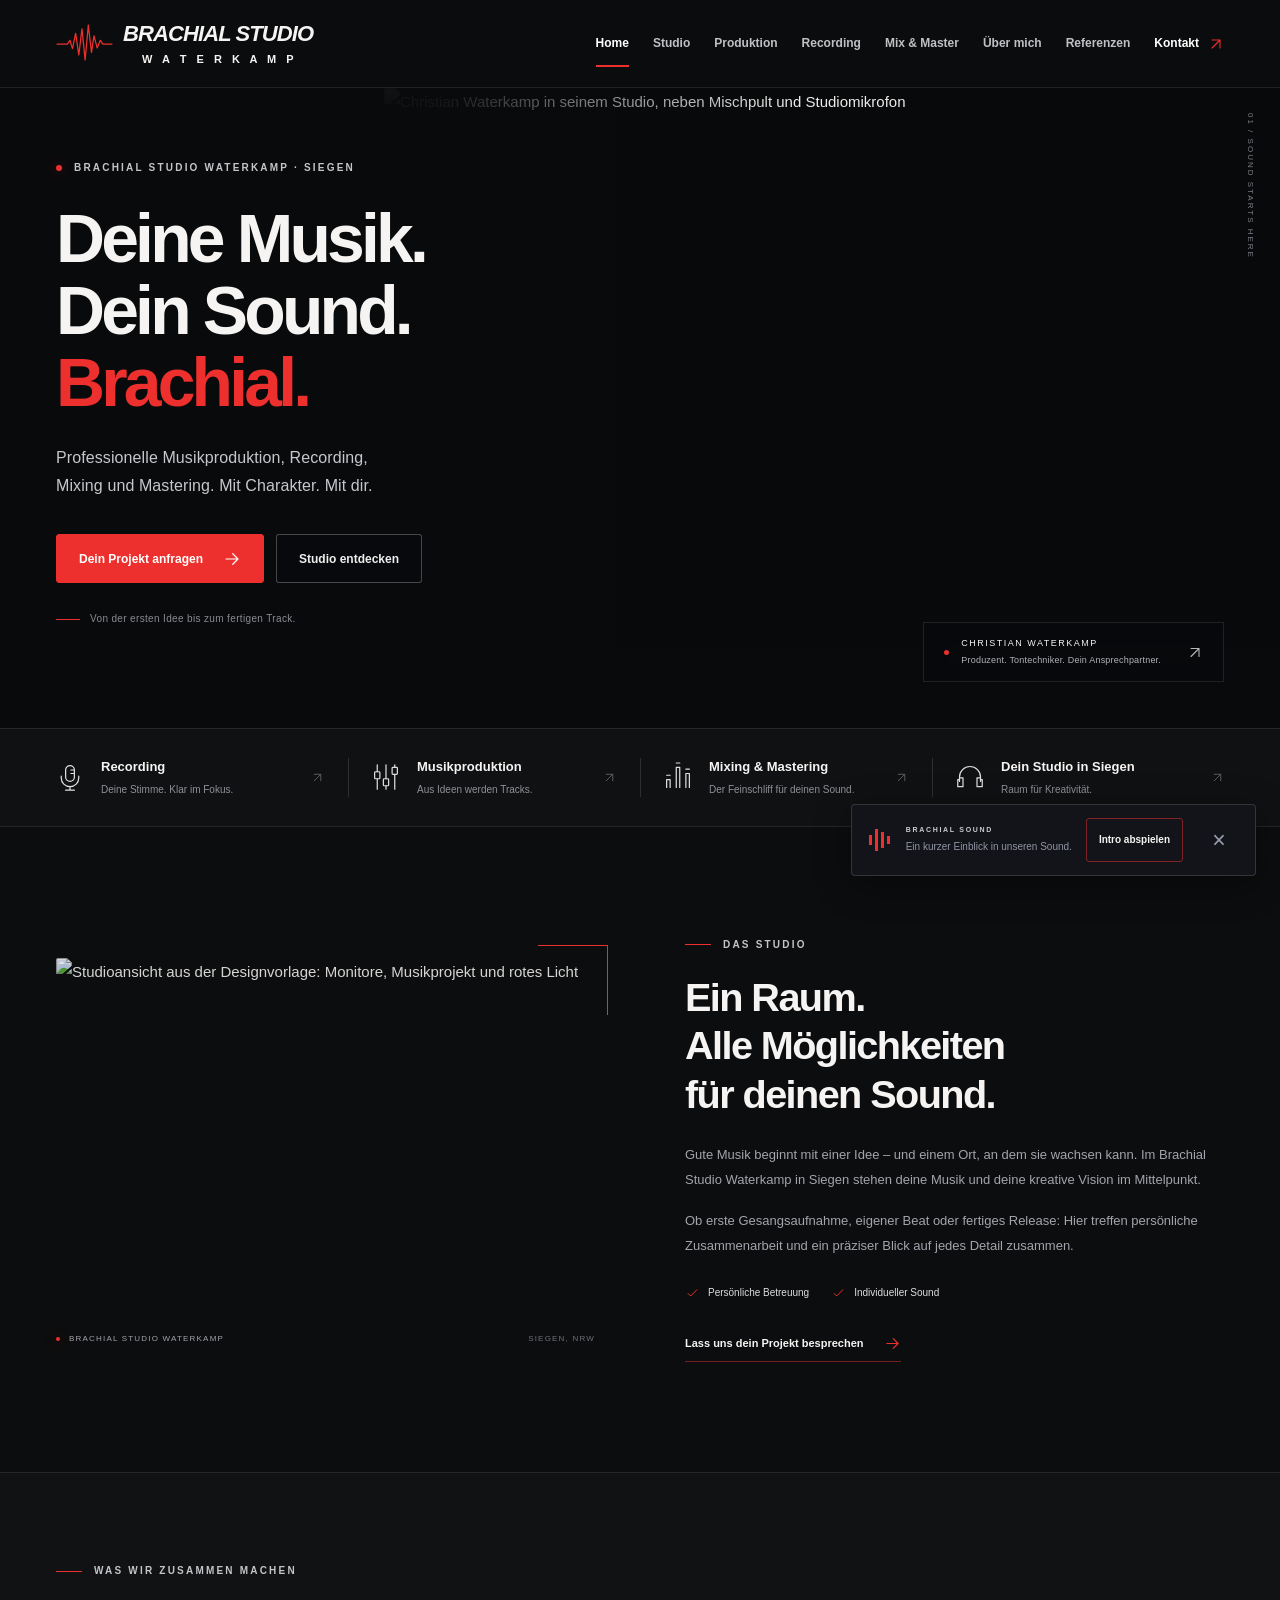
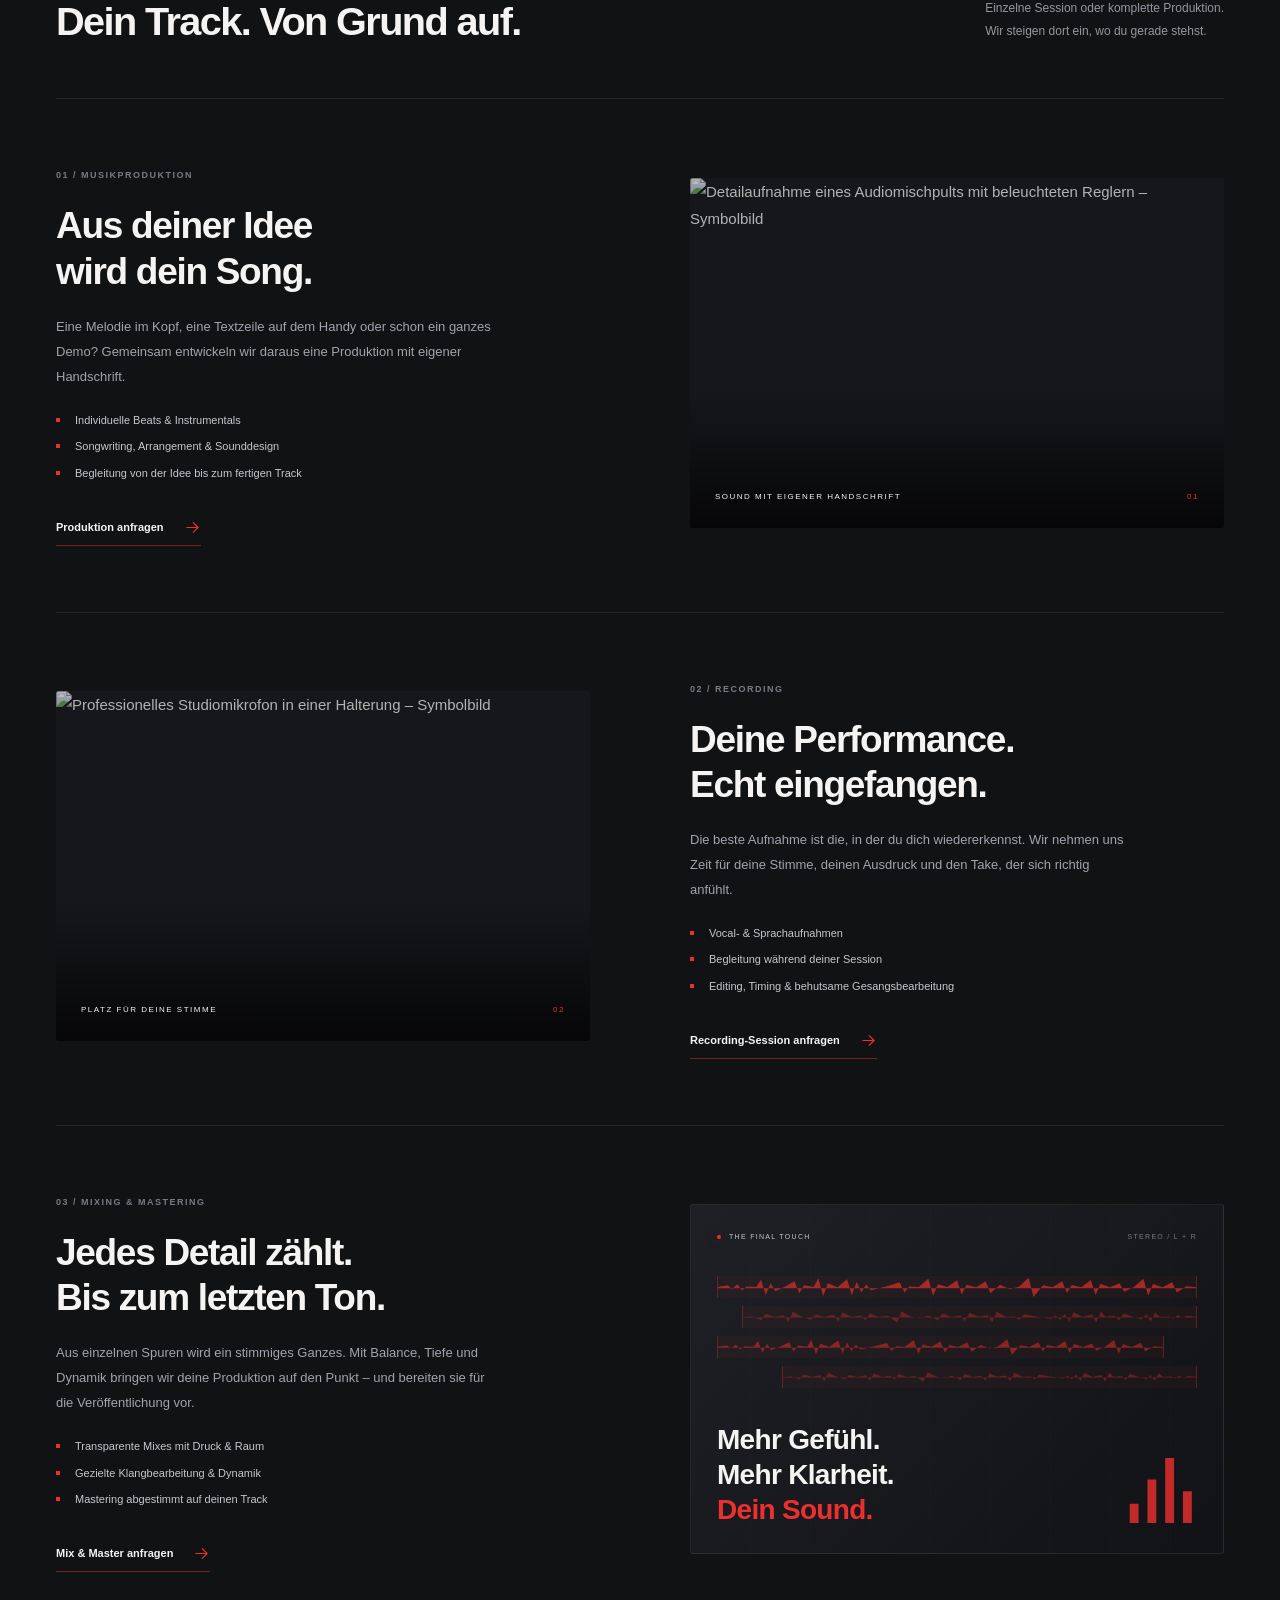
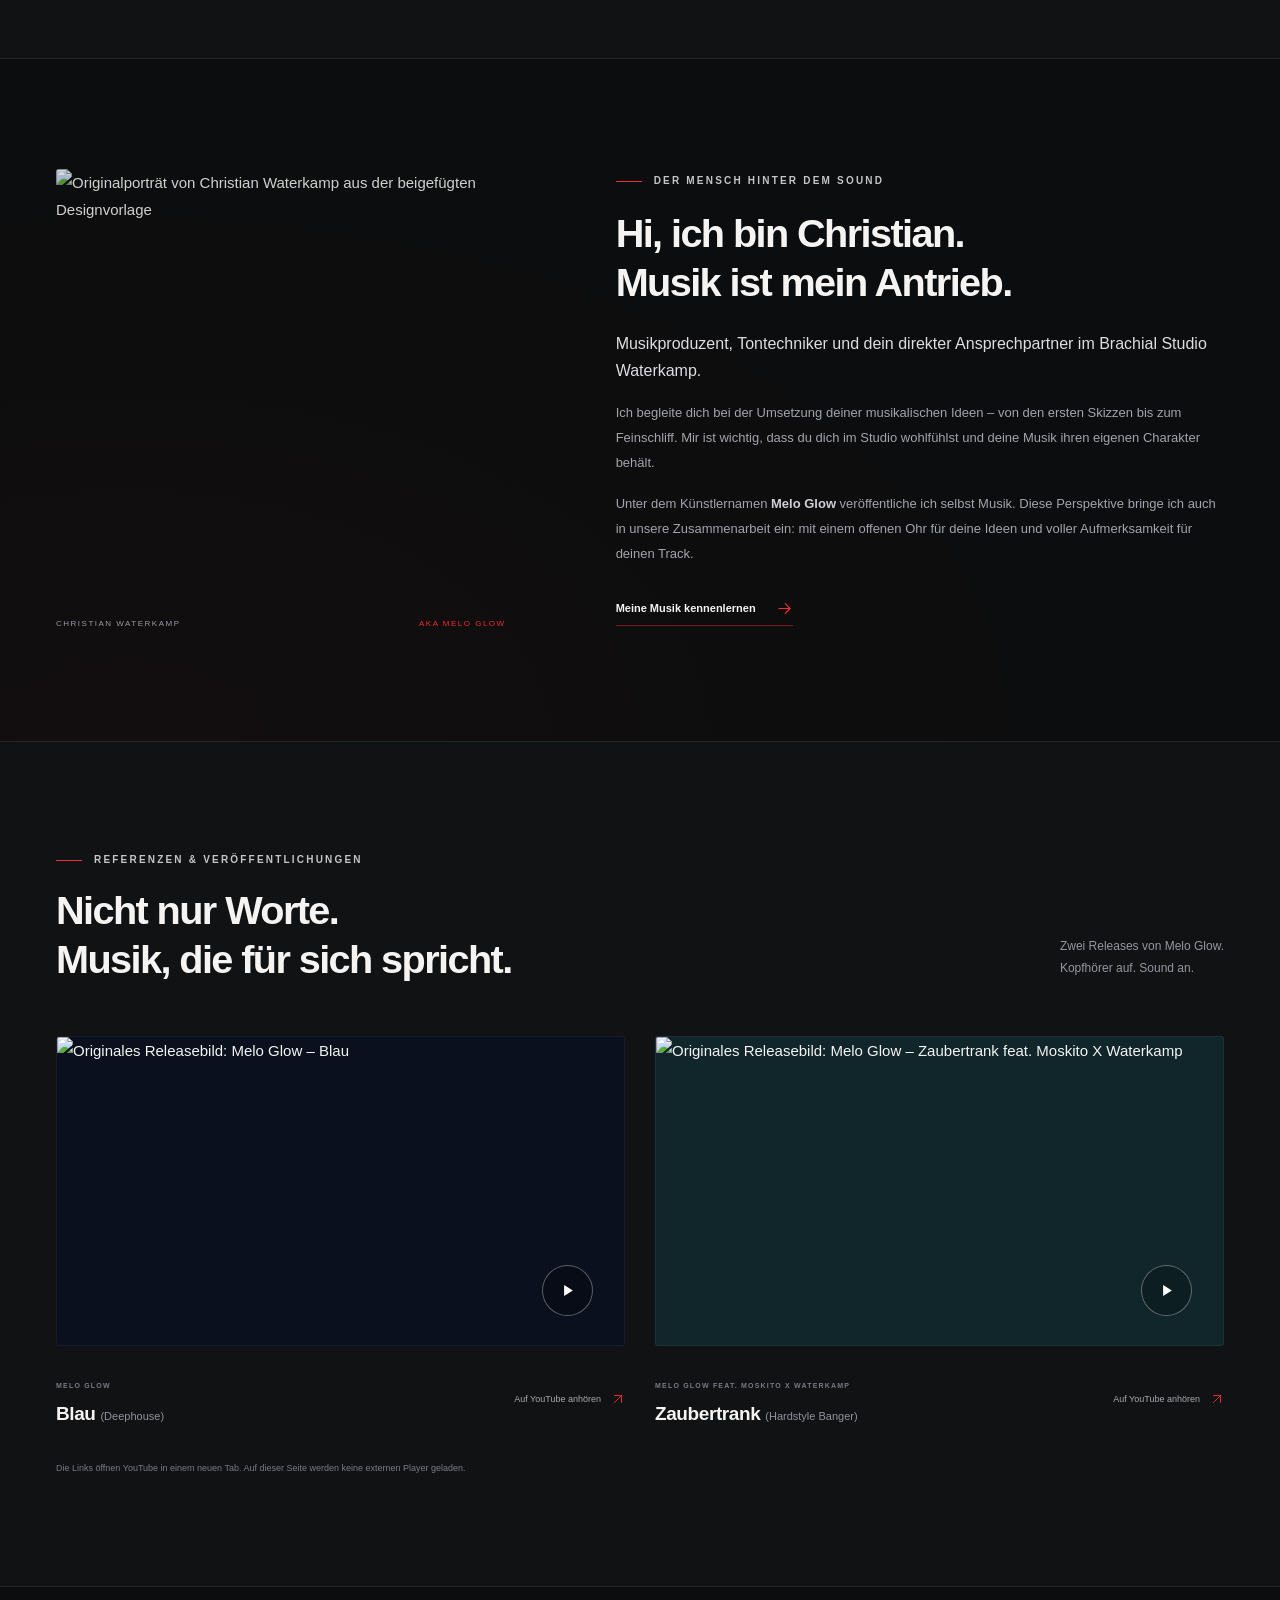
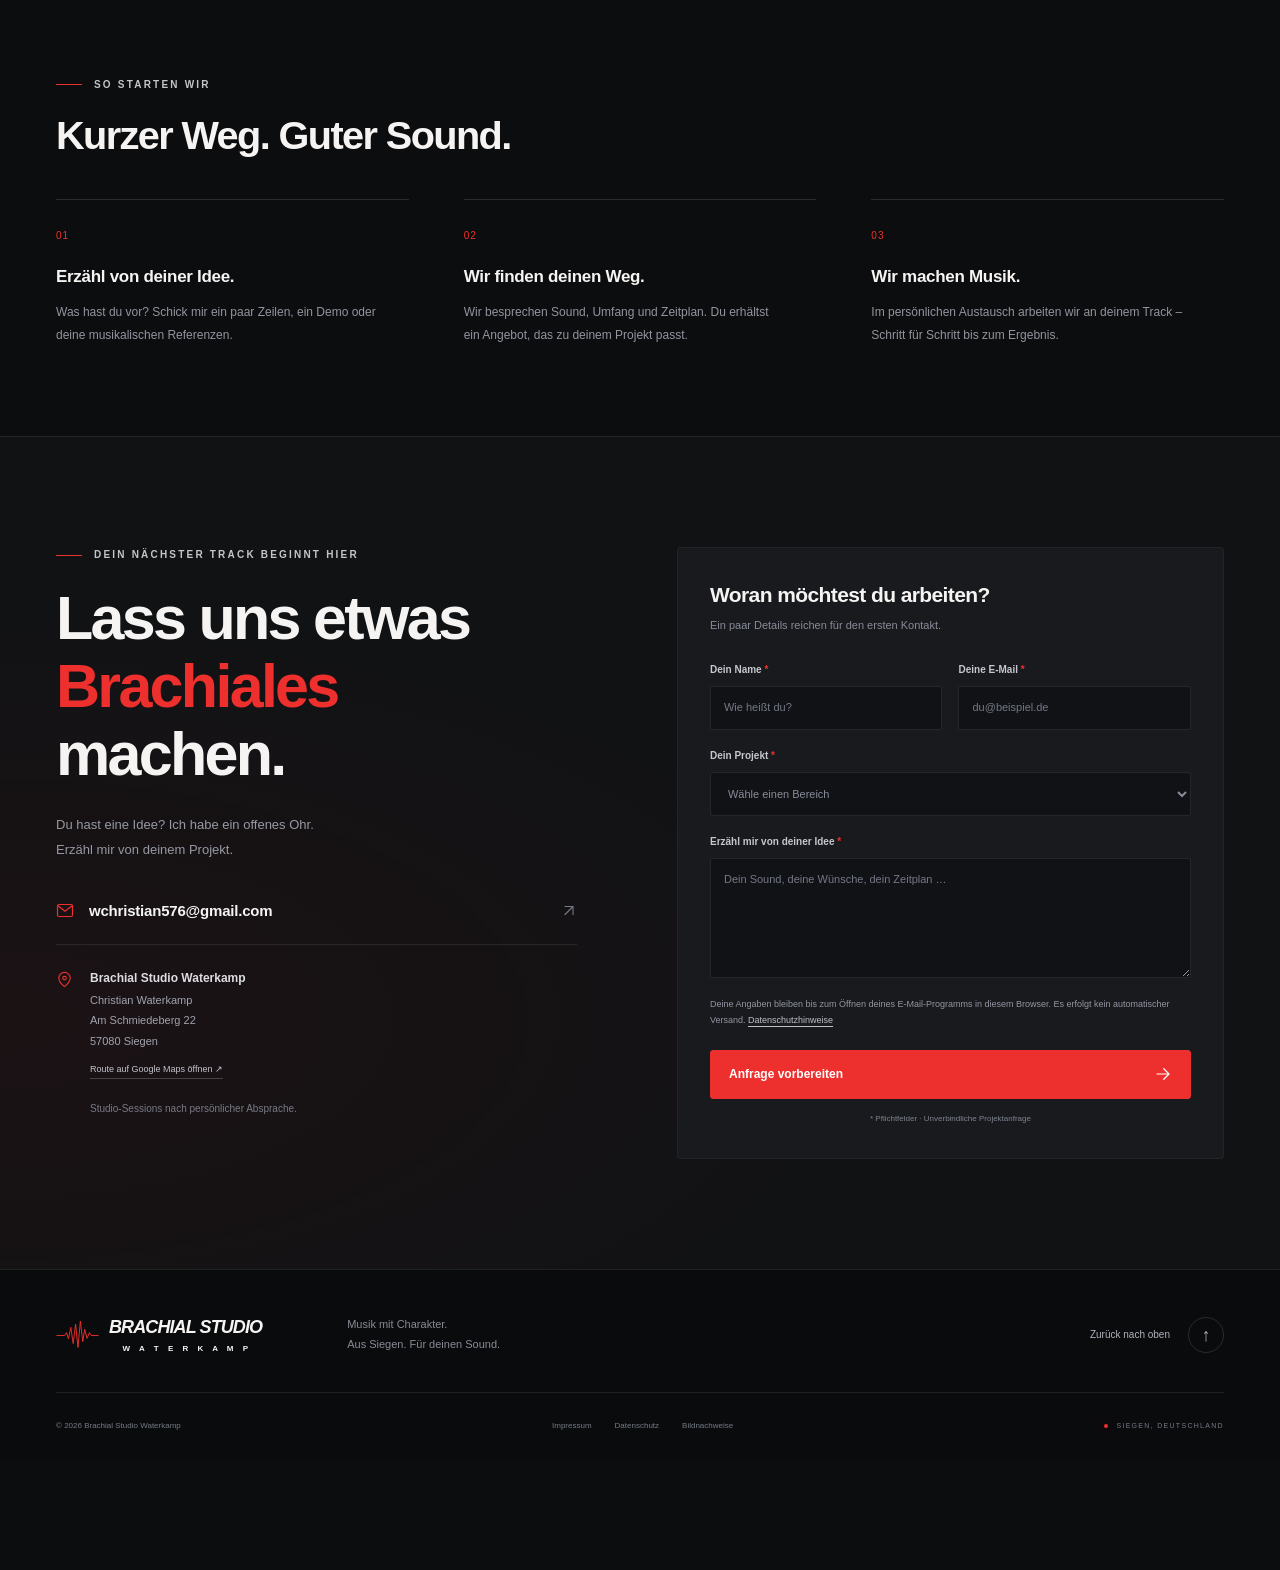
==== index.html @ 7c27e0cc "Website mit Soundintro hinzufügen" ====
<!doctype html>
<html lang="de">
<head>
  <meta charset="utf-8">
  <meta name="viewport" content="width=device-width, initial-scale=1">
  <meta name="theme-color" content="#0c0d0e">
  <title>Brachial Studio Waterkamp | Tonstudio & Musikproduktion in Siegen</title>
  <meta name="description" content="Deine Musik. Dein Sound. Brachial. Musikproduktion, Recording, Mixing und Mastering mit Christian Waterkamp im Brachial Studio in Siegen.">
  <meta property="og:type" content="website">
  <meta property="og:locale" content="de_DE">
  <meta property="og:title" content="Brachial Studio Waterkamp – Deine Musik. Dein Sound.">
  <meta property="og:description" content="Musikproduktion, Recording, Mixing & Mastering in Siegen. Lass uns deinen nächsten Track machen.">
  <meta property="og:image" content="assets/christian-studio.webp">
  <link rel="icon" type="image/svg+xml" href="assets/favicon.svg">
  <link rel="preload" href="assets/manrope-variable.ttf" as="font" type="font/ttf" crossorigin>
  <link rel="preload" href="assets/christian-studio.webp" as="image">
  <link rel="stylesheet" href="style.css">
  <script src="script.js" defer></script>
  <script type="application/ld+json">
  {"@context":"https://schema.org","@type":"LocalBusiness","name":"Brachial Studio Waterkamp","description":"Tonstudio für Musikproduktion, Recording, Mixing und Mastering in Siegen.","email":"wchristian576@gmail.com","founder":{"@type":"Person","name":"Christian Waterkamp"},"address":{"@type":"PostalAddress","streetAddress":"Am Schmiedeberg 22","postalCode":"57080","addressLocality":"Siegen","addressCountry":"DE"}}
  </script>
</head>
<body>
  <a class="skip-link" href="#main">Zum Inhalt springen</a>
  <svg class="svg-library" xmlns="http://www.w3.org/2000/svg" aria-hidden="true">
    <symbol id="i-arrow" viewBox="0 0 24 24"><path d="M4 12h15M13 5l7 7-7 7"/></symbol>
    <symbol id="i-up-right" viewBox="0 0 24 24"><path d="M6 18 18 6M6 6h12v12"/></symbol>
    <symbol id="i-mic" viewBox="0 0 32 32"><rect x="11" y="3" width="10" height="18" rx="5"/><path d="M6 15v2a10 10 0 0 0 20 0v-2M16 27v4M11 31h10M17 8h4M17 12h4"/></symbol>
    <symbol id="i-sliders" viewBox="0 0 32 32"><path d="M6 2v8m0 8v12M16 2v16m0 8v4M26 2v3m0 8v17"/><rect x="3" y="10" width="6" height="8" rx="1"/><rect x="13" y="18" width="6" height="8" rx="1"/><rect x="23" y="5" width="6" height="8" rx="1"/></symbol>
    <symbol id="i-levels" viewBox="0 0 32 32"><path d="M3 28V19h4v9M14 28V5h4v23M25 28V12h4v16M3 14h4M14 0h4M25 7h4"/></symbol>
    <symbol id="i-headphones" viewBox="0 0 32 32"><path d="M4 21v-5a12 12 0 0 1 24 0v5M4 19H2v8h6V17H5M28 19h2v8h-6V17h3"/></symbol>
    <symbol id="i-pin" viewBox="0 0 24 24"><path d="M20 10c0 6-8 12-8 12S4 16 4 10a8 8 0 1 1 16 0Z"/><circle cx="12" cy="10" r="2.5"/></symbol>
    <symbol id="i-mail" viewBox="0 0 24 24"><rect x="2" y="4" width="20" height="16" rx="2"/><path d="m3 6 9 7 9-7"/></symbol>
    <symbol id="i-play" viewBox="0 0 24 24"><path d="m9 5 11 7-11 7Z"/></symbol>
    <symbol id="i-check" viewBox="0 0 24 24"><path d="m5 12 4 4L19 6"/></symbol>
  </svg>

  <header class="site-header">
    <div class="header-inner wrap">
      <a class="brand" href="#home" aria-label="Brachial Studio Waterkamp – Startseite">
        <svg class="brand-wave" viewBox="0 0 90 64" aria-hidden="true"><path d="M1 33h17l4-6 4 13 5-24 5 34 5-41 5 49 5-55 5 43 4-26 5 19 5-12 4 6h15"/></svg>
        <span class="brand-type"><strong>BRACHIAL STUDIO</strong><span>W A T E R K A M P</span></span>
      </a>
      <button class="menu-toggle" type="button" aria-expanded="false" aria-controls="main-nav" aria-label="Menü öffnen"><span></span><span></span></button>
      <nav class="main-nav" id="main-nav" aria-label="Hauptnavigation">
        <a class="is-active" href="#home" aria-current="location">Home</a>
        <a href="#studio">Studio</a>
        <a href="#produktion">Produktion</a>
        <a href="#recording">Recording</a>
        <a href="#mixing">Mix & Master</a>
        <a href="#ueber-mich">Über mich</a>
        <a href="#referenzen">Referenzen</a>
        <a class="nav-contact" href="#kontakt">Kontakt <svg class="icon" aria-hidden="true"><use href="#i-up-right"/></svg></a>
      </nav>
    </div>
  </header>

  <main id="main">
    <section class="hero" id="home" aria-labelledby="hero-title">
      <div class="hero-photo"><img src="assets/christian-studio.webp" width="1098" height="467" alt="Christian Waterkamp in seinem Studio, neben Mischpult und Studiomikrofon" fetchpriority="high"></div>
      <div class="wrap hero-inner">
        <div class="hero-copy">
          <p class="eyebrow"><span class="live-dot"></span> BRACHIAL STUDIO WATERKAMP · SIEGEN</p>
          <h1 id="hero-title">Deine Musik.<br>Dein Sound.<br><span>Brachial.</span></h1>
          <p class="hero-description">Professionelle Musikproduktion, Recording,<br class="desktop-break"> Mixing und Mastering. Mit Charakter. Mit dir.</p>
          <div class="button-group">
            <a class="button button-primary" href="#kontakt">Dein Projekt anfragen <svg class="icon" aria-hidden="true"><use href="#i-arrow"/></svg></a>
            <a class="button button-ghost" href="#studio">Studio entdecken</a>
          </div>
          <div class="hero-note"><span class="note-line"></span> Von der ersten Idee bis zum fertigen Track.</div>
        </div>
        <a class="hero-caption" href="#ueber-mich"><span class="caption-dot"></span><span>CHRISTIAN WATERKAMP<small>Produzent. Tontechniker. Dein Ansprechpartner.</small></span><svg class="icon" aria-hidden="true"><use href="#i-up-right"/></svg></a>
      </div>
      <span class="hero-coordinate" aria-hidden="true">01 / SOUND STARTS HERE</span>
    </section>

    <div class="service-strip">
      <div class="wrap service-strip-inner">
        <a href="#recording"><svg class="service-icon" aria-hidden="true"><use href="#i-mic"/></svg><span><strong>Recording</strong><small>Deine Stimme. Klar im Fokus.</small></span><svg class="icon strip-arrow" aria-hidden="true"><use href="#i-up-right"/></svg></a>
        <a href="#produktion"><svg class="service-icon" aria-hidden="true"><use href="#i-sliders"/></svg><span><strong>Musikproduktion</strong><small>Aus Ideen werden Tracks.</small></span><svg class="icon strip-arrow" aria-hidden="true"><use href="#i-up-right"/></svg></a>
        <a href="#mixing"><svg class="service-icon" aria-hidden="true"><use href="#i-levels"/></svg><span><strong>Mixing & Mastering</strong><small>Der Feinschliff für deinen Sound.</small></span><svg class="icon strip-arrow" aria-hidden="true"><use href="#i-up-right"/></svg></a>
        <a href="#studio"><svg class="service-icon" aria-hidden="true"><use href="#i-headphones"/></svg><span><strong>Dein Studio in Siegen</strong><small>Raum für Kreativität.</small></span><svg class="icon strip-arrow" aria-hidden="true"><use href="#i-up-right"/></svg></a>
      </div>
    </div>

    <section class="section studio-section" id="studio" aria-labelledby="studio-title">
      <div class="wrap split studio-split">
        <figure class="studio-figure reveal">
          <img src="assets/studio-waterkamp.webp" width="545" height="229" alt="Studioansicht aus der Designvorlage: Monitore, Musikprojekt und rotes Licht" loading="lazy">
          <figcaption><span class="live-dot"></span> BRACHIAL STUDIO WATERKAMP <span>SIEGEN, NRW</span></figcaption>
          <div class="image-corner" aria-hidden="true"></div>
        </figure>
        <div class="section-copy reveal">
          <p class="eyebrow"><span class="red-line"></span> DAS STUDIO</p>
          <h2 id="studio-title">Ein Raum.<br>Alle Möglichkeiten<br>für deinen Sound.</h2>
          <p>Gute Musik beginnt mit einer Idee – und einem Ort, an dem sie wachsen kann. Im Brachial Studio Waterkamp in Siegen stehen deine Musik und deine kreative Vision im Mittelpunkt.</p>
          <p>Ob erste Gesangsaufnahme, eigener Beat oder fertiges Release: Hier treffen persönliche Zusammenarbeit und ein präziser Blick auf jedes Detail zusammen.</p>
          <div class="inline-facts"><span><svg class="icon" aria-hidden="true"><use href="#i-check"/></svg> Persönliche Betreuung</span><span><svg class="icon" aria-hidden="true"><use href="#i-check"/></svg> Individueller Sound</span></div>
          <a class="text-link" href="#kontakt">Lass uns dein Projekt besprechen <svg class="icon" aria-hidden="true"><use href="#i-arrow"/></svg></a>
        </div>
      </div>
    </section>

    <section class="services-section" aria-labelledby="services-title">
      <div class="wrap">
        <div class="section-heading reveal"><div><p class="eyebrow"><span class="red-line"></span> WAS WIR ZUSAMMEN MACHEN</p><h2 id="services-title">Dein Track. Von Grund auf.</h2></div><p>Einzelne Session oder komplette Produktion.<br>Wir steigen dort ein, wo du gerade stehst.</p></div>
        <article class="service-detail" id="produktion" aria-labelledby="production-title">
          <div class="service-content reveal"><span class="section-number">01 / MUSIKPRODUKTION</span><h3 id="production-title">Aus deiner Idee<br>wird dein Song.</h3><p>Eine Melodie im Kopf, eine Textzeile auf dem Handy oder schon ein ganzes Demo? Gemeinsam entwickeln wir daraus eine Produktion mit eigener Handschrift.</p><ul class="check-list"><li>Individuelle Beats & Instrumentals</li><li>Songwriting, Arrangement & Sounddesign</li><li>Begleitung von der Idee bis zum fertigen Track</li></ul><a class="text-link" href="#kontakt" data-service="Musikproduktion">Produktion anfragen <svg class="icon" aria-hidden="true"><use href="#i-arrow"/></svg></a></div>
          <figure class="service-image reveal"><img src="assets/mixing-console.webp" width="1200" height="800" alt="Detailaufnahme eines Audiomischpults mit beleuchteten Reglern – Symbolbild" loading="lazy"><figcaption>SOUND MIT EIGENER HANDSCHRIFT <span>01</span></figcaption></figure>
        </article>
        <article class="service-detail service-reverse" id="recording" aria-labelledby="recording-title">
          <div class="service-content reveal"><span class="section-number">02 / RECORDING</span><h3 id="recording-title">Deine Performance.<br>Echt eingefangen.</h3><p>Die beste Aufnahme ist die, in der du dich wiedererkennst. Wir nehmen uns Zeit für deine Stimme, deinen Ausdruck und den Take, der sich richtig anfühlt.</p><ul class="check-list"><li>Vocal- & Sprachaufnahmen</li><li>Begleitung während deiner Session</li><li>Editing, Timing & behutsame Gesangsbearbeitung</li></ul><a class="text-link" href="#kontakt" data-service="Recording">Recording-Session anfragen <svg class="icon" aria-hidden="true"><use href="#i-arrow"/></svg></a></div>
          <figure class="service-image recording-image reveal"><img src="assets/recording-microphone.webp" width="1000" height="1500" alt="Professionelles Studiomikrofon in einer Halterung – Symbolbild" loading="lazy"><figcaption>PLATZ FÜR DEINE STIMME <span>02</span></figcaption></figure>
        </article>
        <article class="service-detail" id="mixing" aria-labelledby="mixing-title">
          <div class="service-content reveal"><span class="section-number">03 / MIXING & MASTERING</span><h3 id="mixing-title">Jedes Detail zählt.<br>Bis zum letzten Ton.</h3><p>Aus einzelnen Spuren wird ein stimmiges Ganzes. Mit Balance, Tiefe und Dynamik bringen wir deine Produktion auf den Punkt – und bereiten sie für die Veröffentlichung vor.</p><ul class="check-list"><li>Transparente Mixes mit Druck & Raum</li><li>Gezielte Klangbearbeitung & Dynamik</li><li>Mastering abgestimmt auf deinen Track</li></ul><a class="text-link" href="#kontakt" data-service="Mixing & Mastering">Mix & Master anfragen <svg class="icon" aria-hidden="true"><use href="#i-arrow"/></svg></a></div>
          <div class="mix-visual reveal" role="img" aria-label="Grafische Darstellung von Audiospuren und Lautstärkepegeln"><div class="mix-topline"><span><span class="live-dot"></span> THE FINAL TOUCH</span><span>STEREO / L + R</span></div><div class="audio-tracks" aria-hidden="true"><div class="audio-track track-one"></div><div class="audio-track track-two"></div><div class="audio-track track-three"></div><div class="audio-track track-four"></div></div><div class="mix-bottom"><strong>Mehr Gefühl.<br>Mehr Klarheit.<br><span>Dein Sound.</span></strong><svg viewBox="0 0 96 100" aria-hidden="true"><path d="M5 96V70h12v26M29 96V37h12v59M53 96V8h12v88M77 96V53h12v43"/></svg></div></div>
        </article>
      </div>
    </section>

    <section class="section about-section" id="ueber-mich" aria-labelledby="about-title">
      <div class="wrap split about-split">
        <figure class="about-portrait reveal"><img src="assets/christian-waterkamp.webp" width="620" height="465" alt="Originalporträt von Christian Waterkamp aus der beigefügten Designvorlage" loading="lazy"><figcaption><span>CHRISTIAN WATERKAMP</span> <span>AKA MELO GLOW</span></figcaption></figure>
        <div class="section-copy reveal"><p class="eyebrow"><span class="red-line"></span> DER MENSCH HINTER DEM SOUND</p><h2 id="about-title">Hi, ich bin Christian.<br>Musik ist mein Antrieb.</h2><p class="lead">Musikproduzent, Tontechniker und dein direkter Ansprechpartner im Brachial Studio Waterkamp.</p><p>Ich begleite dich bei der Umsetzung deiner musikalischen Ideen – von den ersten Skizzen bis zum Feinschliff. Mir ist wichtig, dass du dich im Studio wohlfühlst und deine Musik ihren eigenen Charakter behält.</p><p>Unter dem Künstlernamen <strong>Melo Glow</strong> veröffentliche ich selbst Musik. Diese Perspektive bringe ich auch in unsere Zusammenarbeit ein: mit einem offenen Ohr für deine Ideen und voller Aufmerksamkeit für deinen Track.</p><a class="text-link" href="#referenzen">Meine Musik kennenlernen <svg class="icon" aria-hidden="true"><use href="#i-arrow"/></svg></a></div>
      </div>
    </section>

    <section class="section references-section" id="referenzen" aria-labelledby="references-title">
      <div class="wrap">
        <div class="section-heading reveal"><div><p class="eyebrow"><span class="red-line"></span> REFERENZEN & VERÖFFENTLICHUNGEN</p><h2 id="references-title">Nicht nur Worte.<br>Musik, die für sich spricht.</h2></div><p>Zwei Releases von Melo Glow.<br>Kopfhörer auf. Sound an.</p></div>
        <div class="release-grid">
          <a class="release-card reveal" href="https://www.youtube.com/watch?v=gW0HeTSGraI" target="_blank" rel="noopener noreferrer" aria-label="Melo Glow – Blau (Deephouse) auf YouTube anhören (neuer Tab)">
            <div class="release-art release-blue"><img src="assets/blau.webp" width="720" height="720" alt="Originales Releasebild: Melo Glow – Blau" loading="lazy"><span class="release-play"><svg class="icon" aria-hidden="true"><use href="#i-play"/></svg></span></div>
            <div class="release-info"><div><span class="section-number">MELO GLOW</span><h3>Blau <small>(Deephouse)</small></h3></div><span class="release-platform">Auf YouTube anhören <svg class="icon" aria-hidden="true"><use href="#i-up-right"/></svg></span></div>
          </a>
          <a class="release-card reveal" href="https://www.youtube.com/watch?v=w4nxBiFVxBI" target="_blank" rel="noopener noreferrer" aria-label="Melo Glow – Zaubertrank auf YouTube anhören (neuer Tab)">
            <div class="release-art release-red"><img src="assets/zaubertrank.webp" width="720" height="720" alt="Originales Releasebild: Melo Glow – Zaubertrank feat. Moskito X Waterkamp" loading="lazy"><span class="release-play"><svg class="icon" aria-hidden="true"><use href="#i-play"/></svg></span></div>
            <div class="release-info"><div><span class="section-number">MELO GLOW FEAT. MOSKITO X WATERKAMP</span><h3>Zaubertrank <small>(Hardstyle Banger)</small></h3></div><span class="release-platform">Auf YouTube anhören <svg class="icon" aria-hidden="true"><use href="#i-up-right"/></svg></span></div>
          </a>
        </div>
        <p class="external-note">Die Links öffnen YouTube in einem neuen Tab. Auf dieser Seite werden keine externen Player geladen.</p>
      </div>
    </section>

    <section class="process-section" aria-labelledby="process-title"><div class="wrap"><div class="section-heading reveal"><div><p class="eyebrow"><span class="red-line"></span> SO STARTEN WIR</p><h2 id="process-title">Kurzer Weg. Guter Sound.</h2></div></div><ol class="process-list"><li class="reveal"><span>01</span><h3>Erzähl von deiner Idee.</h3><p>Was hast du vor? Schick mir ein paar Zeilen, ein Demo oder deine musikalischen Referenzen.</p></li><li class="reveal"><span>02</span><h3>Wir finden deinen Weg.</h3><p>Wir besprechen Sound, Umfang und Zeitplan. Du erhältst ein Angebot, das zu deinem Projekt passt.</p></li><li class="reveal"><span>03</span><h3>Wir machen Musik.</h3><p>Im persönlichen Austausch arbeiten wir an deinem Track – Schritt für Schritt bis zum Ergebnis.</p></li></ol></div></section>

    <section class="section contact-section" id="kontakt" aria-labelledby="contact-title">
      <div class="wrap contact-grid">
        <div class="contact-copy reveal"><p class="eyebrow"><span class="red-line"></span> DEIN NÄCHSTER TRACK BEGINNT HIER</p><h2 id="contact-title">Lass uns etwas<br><span>Brachiales</span><br>machen.</h2><p>Du hast eine Idee? Ich habe ein offenes Ohr.<br>Erzähl mir von deinem Projekt.</p><a class="contact-email" href="mailto:wchristian576@gmail.com"><svg class="icon" aria-hidden="true"><use href="#i-mail"/></svg><span>wchristian576@gmail.com</span><svg class="icon" aria-hidden="true"><use href="#i-up-right"/></svg></a><address><svg class="icon" aria-hidden="true"><use href="#i-pin"/></svg><div><strong>Brachial Studio Waterkamp</strong><br>Christian Waterkamp<br>Am Schmiedeberg 22<br>57080 Siegen<br><a class="map-link" href="https://www.google.com/maps/search/?api=1&query=Am%20Schmiedeberg%2022%2C%2057080%20Siegen" target="_blank" rel="noopener noreferrer">Route auf Google Maps öffnen ↗</a></div></address><p class="contact-appointment">Studio-Sessions nach persönlicher Absprache.</p></div>
        <div class="contact-form-panel reveal"><h3>Woran möchtest du arbeiten?</h3><p class="form-intro">Ein paar Details reichen für den ersten Kontakt.</p>
          <form id="contact-form">
            <div class="form-row"><div class="field"><label for="name">Dein Name <span>*</span></label><input id="name" name="name" autocomplete="name" placeholder="Wie heißt du?" maxlength="100" required></div><div class="field"><label for="email">Deine E-Mail <span>*</span></label><input id="email" name="email" type="email" autocomplete="email" placeholder="du@beispiel.de" maxlength="254" required></div></div>
            <div class="field"><label for="service">Dein Projekt <span>*</span></label><select id="service" name="service" required><option value="" selected disabled>Wähle einen Bereich</option>Musikproduktion</option><option>Recording</option><option>Mixing & Mastering</option><option>Komplette Produktion</option><option>Ich möchte mich beraten lassen</option></select></div>
            <div class="field"><label for="message">Erzähl mir von deiner Idee <span>*</span></label><textarea id="message" name="message" rows="4" placeholder="Dein Sound, deine Wünsche, dein Zeitplan …" minlength="10" maxlength="4000" required></textarea></div>
            <p class="form-note">Deine Angaben bleiben bis zum Öffnen deines E-Mail-Programms in diesem Browser. Es erfolgt kein automatischer Versand. <a href="datenschutz.html">Datenschutzhinweise</a></p>
            <button class="button button-primary form-submit" type="submit">Anfrage vorbereiten <svg class="icon" aria-hidden="true"><use href="#i-arrow"/></svg></button>
            <p class="field-note">* Pflichtfelder · Unverbindliche Projektanfrage</p>
          </form>
          <section id="request-preview" class="request-preview" aria-labelledby="preview-title" hidden><h4 id="preview-title" tabindex="-1">Deine Anfrage ist bereit.</h4><p>Öffne den Entwurf in deinem E-Mail-Programm und sende ihn dort ab. Alternativ kannst du den Text kopieren oder speichern.</p><pre id="request-text"></pre><div class="preview-actions"><a id="request-mailto" class="button button-primary" href="mailto:wchristian576@gmail.com">E-Mail-Programm öffnen <svg class="icon" aria-hidden="true"><use href="#i-up-right"/></svg></a><button class="button button-ghost" id="copy-request" type="button">Text kopieren</button><button class="text-link" id="download-request" type="button">Als Text speichern ↓</button></div><p id="request-status" class="request-status" role="status" aria-live="polite"></p></section>
          <noscript><p class="noscript-message">Der Anfrageassistent benötigt JavaScript. Du erreichst mich direkt unter <a href="mailto:wchristian576@gmail.com">wchristian576@gmail.com</a>.</p></noscript>
        </div>
      </div>
    </section>
  </main>

  <footer class="site-footer"><div class="wrap footer-top"><a class="brand" href="#home" aria-label="Brachial Studio Waterkamp – nach oben"><svg class="brand-wave" viewBox="0 0 90 64" aria-hidden="true"><path d="M1 33h17l4-6 4 13 5-24 5 34 5-41 5 49 5-55 5 43 4-26 5 19 5-12 4 6h15"/></svg><span class="brand-type"><strong>BRACHIAL STUDIO</strong><span>W A T E R K A M P</span></span></a><p>Musik mit Charakter.<br>Aus Siegen. Für deinen Sound.</p><a class="back-top" href="#home">Zurück nach oben <span>↑</span></a></div><div class="wrap footer-bottom"><p>© <span id="year">2026</span> Brachial Studio Waterkamp</p><nav aria-label="Rechtliche Informationen"><a href="impressum.html">Impressum</a><a href="datenschutz.html">Datenschutz</a><a href="bildnachweise.html">Bildnachweise</a></nav><span class="footer-location"><span class="live-dot"></span> SIEGEN, DEUTSCHLAND</span></div></footer>

  <audio id="studio-intro" preload="metadata" aria-label="Brachial Studio – einmaliges Soundintro"><source src="assets/studio-intro.mp3" type="audio/mpeg"></audio>
  <aside class="intro-player" id="intro-player" aria-label="Studio-Soundintro" hidden>
    <span class="intro-bars" aria-hidden="true"><i></i><i></i><i></i><i></i></span>
    <div class="intro-info"><span>BRACHIAL SOUND</span><p id="intro-status" role="status" aria-live="polite">Dein Studio-Intro</p></div>
    <button class="intro-button" id="intro-button" type="button">Intro abspielen</button>
    <button class="intro-close" id="intro-close" type="button" aria-label="Intro schließen">×</button>
  </aside>
  <noscript><div class="intro-noscript"><span>Studio-Intro</span><audio controls preload="none" aria-label="Studio-Intro manuell abspielen"><source src="assets/studio-intro.mp3" type="audio/mpeg"></audio></div></noscript>
</body>
</html>
---- style.css ----
@font-face{font-family:Manrope;src:url('assets/manrope-variable.ttf') format('truetype');font-weight:200 800;font-style:normal;font-display:swap}
:root{--bg:#0c0d0e;--panel:#131416;--panel-light:#191a1d;--text:#f5f4f2;--muted:#a3a4a9;--red:#ed302d;--red-hover:#ff4844;--line:#ffffff16;--max:1280px;--header:88px;--font:'Manrope',Arial,Helvetica,sans-serif;color-scheme:dark}
*,*::before,*::after{box-sizing:border-box}
html{scroll-behavior:smooth;scroll-padding-top:calc(var(--header) + 26px)}
body{margin:0;background:var(--bg);color:var(--text);font-family:var(--font);font-size:15px;line-height:1.8;-webkit-font-smoothing:antialiased}
body.menu-open{overflow:hidden}
button,input,select,textarea{font:inherit}
button,a,input,select,textarea{-webkit-tap-highlight-color:transparent}
button{cursor:pointer}
a{color:inherit;text-decoration:none}
button{color:inherit}
img{display:block;max-width:100%;height:auto}
figure,p,h1,h2,h3,h4{margin:0}
figure{min-width:0}
ul,ol{margin:0;padding:0}
::selection{background:#ed302d;color:#fff}
:focus-visible{outline:2px solid var(--red-hover);outline-offset:6px}
[hidden]{display:none!important}
.wrap{width:min(var(--max),calc(100% - 112px));margin-inline:auto}
.icon{width:21px;height:21px;fill:none;stroke:currentColor;stroke-width:1.6;stroke-linecap:round;stroke-linejoin:round;flex-shrink:0}
.svg-library{position:absolute;width:0;height:0;overflow:hidden}
.skip-link{position:fixed;left:20px;top:-100px;z-index:100;background:var(--red);padding:12px 20px;color:#fff}
.skip-link:focus{top:15px}
.site-header{height:var(--header);position:sticky;top:0;z-index:30;background:#0c0d0ef5;border-bottom:1px solid var(--line);backdrop-filter:blur(16px)}
.header-inner{height:100%;display:flex;justify-content:space-between;align-items:center;gap:28px}
.brand{display:inline-flex;gap:10px;align-items:center;flex-shrink:0;line-height:1}
.brand-wave{width:57px;height:49px;fill:none;stroke:var(--red);stroke-width:2;stroke-linejoin:round}
.brand-type{display:grid;text-align:center;gap:9px;white-space:nowrap}
.brand-type strong{font-size:22px;letter-spacing:-.9px;font-style:italic;font-weight:800}
.brand-type>span{font-size:11px;letter-spacing:3.5px;font-weight:700;padding-left:3px}
.main-nav{display:flex;gap:24px;height:100%;align-items:center}
.main-nav>a{font-size:12px;font-weight:600;color:#c1c1c5;position:relative;white-space:nowrap;display:flex;align-items:center;gap:9px;height:100%;transition:color .2s}
.main-nav>a::after{content:'';position:absolute;left:0;right:0;bottom:20px;height:2px;background:var(--red);transform:scaleX(0);transform-origin:left;transition:transform .2s}
.main-nav>a:hover,.main-nav>a.is-active{color:#fff}
.main-nav>a.is-active::after{transform:scaleX(1)}
.main-nav .nav-contact{color:#fff}
.nav-contact .icon{width:16px;height:16px;color:var(--red)}
.menu-toggle{display:none;background:none;border:0;width:44px;height:44px}
.hero{min-height:640px;position:relative;isolation:isolate;overflow:hidden;background:#08090b}
.hero-photo{position:absolute;inset:0 0 0 30%;z-index:-2}
.hero-photo img{width:100%;height:100%;object-fit:cover;object-position:60% center}
.hero::before{content:'';position:absolute;inset:0;z-index:-1;background:linear-gradient(90deg,#090a0c 2%,#090a0c 25%,#090a0cf0 35%,#090a0c80 46%,#090a0c08 62%),linear-gradient(0deg,#090a0cb3,transparent 30%)}
.hero-inner{position:relative;min-height:640px;display:flex;align-items:center;padding-top:48px;padding-bottom:76px}
.eyebrow{display:flex;align-items:center;gap:12px;font-size:10px;font-weight:700;letter-spacing:2.2px;color:#c5c5c9;line-height:1.6;text-transform:uppercase}
.live-dot{display:inline-block;width:6px;height:6px;border-radius:50%;background:var(--red);flex-shrink:0;box-shadow:0 0 12px #ed302d60}
.hero-copy{position:relative;max-width:610px}
.hero h1{font-size:clamp(58px,5.3vw,79px);font-weight:800;line-height:1.06;letter-spacing:-3.8px;margin:27px 0 25px}
.hero h1>span{color:var(--red)}
.hero-description{color:#c6c7cb;font-size:16px;line-height:1.8;letter-spacing:.1px;max-width:440px}
.button-group{display:flex;flex-wrap:wrap;gap:12px;margin-top:33px}
.button{display:inline-flex;justify-content:center;align-items:center;gap:20px;min-height:49px;padding:13px 22px;font-size:12px;font-weight:700;line-height:1.5;border:1px solid transparent;border-radius:3px;transition:background .2s,border-color .2s,transform .2s;cursor:pointer;text-align:center}
.button:hover{transform:translateY(-2px)}
.button-primary{background:var(--red);border-color:var(--red);color:#fff}
.button-primary:hover{background:var(--red-hover);border-color:var(--red-hover)}
.button-ghost{background:#090a0c40;border-color:#ffffff40;color:#eee}
.button-ghost:hover{background:#ffffff0a;border-color:#ffffff80}
.button .icon{width:18px;height:18px}
.hero-note{display:flex;align-items:center;gap:10px;font-size:10px;letter-spacing:.35px;color:#898b92;margin-top:27px}
.note-line{width:24px;height:1px;background:var(--red)}
.hero-caption{position:absolute;bottom:46px;right:0;display:flex;align-items:center;gap:12px;padding:14px 20px;background:#08090cb3;border:1px solid #ffffff1a;backdrop-filter:blur(10px);font-size:9px;letter-spacing:1.5px;line-height:1.5}
.hero-caption small{display:block;color:#b2b3bb;font-size:9px;font-weight:400;letter-spacing:.2px;margin-top:3px}
.hero-caption>.icon{width:16px;margin-left:14px;color:#b8b8bc}
.caption-dot{width:5px;height:5px;border-radius:50%;background:var(--red)}
.hero-coordinate{position:absolute;right:23px;top:25px;writing-mode:vertical-rl;font-size:8px;letter-spacing:2px;color:#7e7d85}
.service-strip{background:#101113;border-top:1px solid var(--line);border-bottom:1px solid var(--line)}
.service-strip-inner{display:grid;grid-template-columns:repeat(4,minmax(0,1fr))}
.service-strip-inner>a{display:flex;align-items:center;gap:17px;padding:28px 24px;position:relative;transition:background .2s}
.service-strip-inner>a:first-child{padding-left:0}
.service-strip-inner>a:last-child{padding-right:0}
.service-strip-inner>a+a::before{position:absolute;left:0;top:29px;bottom:29px;width:1px;content:'';background:#ffffff20}
.service-strip-inner>a:hover{background:#ffffff03}
.service-icon{width:28px;height:34px;fill:none;stroke:#dfdfe2;stroke-width:1.4;stroke-linecap:round;stroke-linejoin:round;flex-shrink:0}
.service-strip strong{display:block;font-size:13px;font-weight:700;line-height:1.6}
.service-strip small{display:block;font-size:10px;color:#8f9097;line-height:1.6;margin-top:4px;white-space:nowrap}
.strip-arrow{width:13px;height:13px;margin-left:auto;color:#64666c;flex-shrink:0}
.section{padding-block:110px}
.split{display:grid;grid-template-columns:1fr 1fr;align-items:center;gap:90px}
.red-line{height:1px;width:26px;background:var(--red);display:inline-block;flex-shrink:0}
h2{font-size:clamp(32px,3.1vw,45px);line-height:1.22;letter-spacing:-1.6px;font-weight:700}
.section-copy h2{margin-top:20px;margin-bottom:24px}
.section-copy>p:not(.eyebrow){font-size:13px;color:#a3a4ac;line-height:1.95;margin-top:15px}
.section-copy .lead{color:#dedee1!important;font-size:16px!important;line-height:1.7!important}
.studio-figure{position:relative;margin-top:4px;padding-bottom:40px}
.studio-figure>img{width:100%;aspect-ratio:1.55;object-fit:cover;object-position:center;filter:brightness(.87);border-radius:2px}
.studio-figure figcaption{display:flex;align-items:center;gap:9px;position:absolute;bottom:0;left:0;right:0;font-size:8px;letter-spacing:1.2px;line-height:1.5;color:#a3a3ab}
.studio-figure figcaption>span:last-child{margin-left:auto;color:#6f7079}
.studio-figure .live-dot{width:4px;height:4px}
.image-corner{position:absolute;right:-13px;top:-13px;height:70px;width:70px;border-top:1px solid var(--red);border-right:1px solid var(--red);z-index:-1}
.inline-facts{display:flex;gap:22px;margin-top:26px;color:#dedee0;font-size:10px}
.inline-facts>span{display:flex;gap:8px;align-items:center}
.inline-facts .icon{color:var(--red);width:15px;height:15px}
.text-link{display:inline-flex;align-items:center;gap:20px;font-size:11px;font-weight:700;line-height:1.7;padding:8px 0;border:0;background:none;border-bottom:1px solid #ed302d77;transition:color .2s,gap .2s}
.text-link .icon{color:var(--red);width:17px;height:17px}
.text-link:hover{gap:27px;color:#fff}
.section-copy>.text-link{margin-top:24px}
.services-section{padding:90px 0 20px;background:#111214;border-block:1px solid var(--line)}
.section-heading{display:flex;align-items:flex-end;justify-content:space-between;gap:40px;margin-bottom:53px}
.section-heading h2{margin-top:18px}
.section-heading>p{font-size:12px;line-height:1.9;color:#96979f;flex-shrink:0;padding-bottom:3px}
.service-detail{display:grid;grid-template-columns:1fr 1fr;align-items:center;gap:100px;padding:60px 0 66px;border-top:1px solid var(--line);scroll-margin-top:20px}
.section-number{font-size:9px;letter-spacing:1.5px;line-height:1.6;color:#777b84;font-weight:600}
.service-content h3{font-size:37px;line-height:1.22;letter-spacing:-1.3px;font-weight:700;margin:17px 0 20px}
.service-content>p{color:#a2a3ac;font-size:13px;line-height:1.95;max-width:440px}
.check-list{list-style:none;margin-top:21px}
.check-list>li{position:relative;font-size:11px;color:#c7c7cd;padding-left:19px;line-height:1.7;margin-bottom:8px}
.check-list>li::before{content:'';position:absolute;top:7px;left:0;width:4px;height:4px;background:var(--red)}
.service-content .text-link{margin-top:19px}
.service-image{position:relative;overflow:hidden;background:#16171b;border-radius:3px;min-height:350px}
.service-image img{width:100%;height:350px;object-fit:cover;filter:brightness(.73) saturate(.65);transition:filter .4s,transform .7s}
.service-image:hover img{transform:scale(1.035);filter:brightness(.85) saturate(.8)}
.service-image::after{content:'';position:absolute;inset:0;background:linear-gradient(0deg,#000b,transparent 40%);pointer-events:none}
.service-image figcaption{position:absolute;left:25px;right:25px;bottom:23px;display:flex;justify-content:space-between;font-size:8px;letter-spacing:1.5px;z-index:1}
.service-image figcaption>span{color:var(--red)}
.service-reverse .service-image{grid-column:1;grid-row:1}
.service-reverse .service-content{grid-column:2;grid-row:1}
.recording-image img{object-position:center 38%}
.mix-visual{background:linear-gradient(135deg,#1e2025,#111216);border:1px solid #ffffff12;overflow:hidden;padding:26px;border-radius:3px;min-height:350px;display:flex;flex-direction:column;justify-content:space-between;position:relative}
.mix-visual::after{content:'';position:absolute;inset:0;pointer-events:none;background:repeating-linear-gradient(90deg,transparent,transparent 59px,#ffffff03 59px,#ffffff03 60px)}
.mix-topline{display:flex;justify-content:space-between;gap:20px;font-size:7px;color:#777b87;letter-spacing:1.3px}
.mix-topline>span:first-child{display:flex;align-items:center;gap:8px;color:#c6c6cc}
.mix-topline .live-dot{width:4px;height:4px}
.audio-tracks{margin-block:28px;display:grid;gap:8px}
.audio-track{height:22px;position:relative;background:#ed302d0a;border-inline:1px solid #ed302d55;overflow:hidden}
.audio-track::before{content:'';position:absolute;inset:1px 0;background:var(--red);opacity:.65;clip-path:polygon(0 48%,2% 40%,3% 60%,4% 34%,5% 65%,6% 46%,8% 48%,9% 12%,10% 88%,11% 30%,12% 69%,14% 47%,16% 20%,17% 80%,18% 40%,20% 48%,21% 5%,22% 95%,23% 30%,25% 50%,27% 10%,28% 90%,29% 22%,30% 76%,31% 35%,32% 65%,35% 47%,38% 25%,39% 76%,40% 46%,42% 48%,44% 7%,45% 93%,46% 35%,48% 48%,50% 14%,51% 86%,52% 37%,54% 50%,56% 20%,57% 79%,59% 37%,61% 60%,63% 46%,65% 2%,66% 98%,68% 39%,70% 50%,72% 20%,73% 78%,74% 38%,76% 50%,78% 13%,79% 88%,80% 32%,82% 50%,84% 30%,85% 72%,87% 48%,89% 7%,90% 92%,91% 33%,93% 50%,95% 24%,96% 76%,98% 45%,100% 50%,100% 55%,0 55%)}
.track-two{margin-left:25px}.track-two::before{transform:scaleY(.6) scaleX(-1);opacity:.35}.track-three{margin-right:33px}.track-three::before{transform:scaleY(.8);opacity:.5}.track-four{margin-left:65px}.track-four::before{transform:scaleX(-1) scaleY(.5);opacity:.35}
.mix-bottom{display:flex;justify-content:space-between;align-items:end}
.mix-bottom>strong{font-size:28px;line-height:1.25;letter-spacing:-.7px;font-weight:600}
.mix-bottom>strong>span{color:var(--red)}
.mix-bottom>svg{width:71px;height:76px;fill:#ed302d;opacity:.8}
.about-section{background:radial-gradient(ellipse at 10% 100%,#ed302d07,transparent 60%)}
.about-split{grid-template-columns:.85fr 1.15fr;gap:110px}
.about-portrait{position:relative;max-width:460px}
.about-portrait>img{width:100%;aspect-ratio:1.04;object-fit:cover;object-position:55% 30%;border-radius:3px;filter:brightness(.85)}
.about-portrait figcaption{display:flex;justify-content:space-between;font-size:8px;letter-spacing:1.5px;padding-top:16px;color:#9a9ba5}
.about-portrait figcaption>span:last-child{color:var(--red)}
.about-section strong{color:#d0d0d6;font-weight:600}
.references-section{background:#111214;border-block:1px solid var(--line)}
.release-grid{display:grid;grid-template-columns:1fr 1fr;gap:30px}
.release-card{display:block;min-width:0}
.release-art{position:relative;height:310px;padding:26px 32px;overflow:hidden;display:flex;flex-direction:column;align-items:flex-start;justify-content:space-between;border:1px solid #ffffff0d;transition:filter .3s;border-radius:3px}
.release-art::after{content:'';position:absolute;inset:-30%;pointer-events:none;opacity:.25;background:repeating-radial-gradient(ellipse at center,transparent,transparent 12px,#b3d4fa55 13px,transparent 14px);transform:rotate(-23deg)}
.release-blue{background:radial-gradient(ellipse at 75% 70%,#3269a0b3,transparent 65%),linear-gradient(120deg,#0a1629,#193554)}
.release-red{background:radial-gradient(ellipse at 75% 70%,#a52a37a1,transparent 65%),linear-gradient(120deg,#200c10,#381d23)}
.release-red::after{background:repeating-radial-gradient(ellipse at center,transparent,transparent 12px,#ffadb455 13px,transparent 14px);transform:rotate(23deg)}
.release-artist{font-size:11px;letter-spacing:4px;font-weight:700;z-index:1;line-height:1.5}
.release-artist small{display:block;font-size:7px;letter-spacing:1.7px;margin-top:7px;color:#b6a0a4}
.cover-title{font-size:82px;font-weight:800;line-height:.82;letter-spacing:-5px;z-index:1}
.release-red .cover-title{font-size:61px;line-height:.88;letter-spacing:-3px}
.release-genre{font-size:8px;letter-spacing:3px;z-index:1;margin-bottom:9px;color:#a7bdd7}
.release-red .release-genre{color:#d6a3a8}
.cover-note{position:absolute;left:32px;bottom:13px;font-size:5px;letter-spacing:1px;opacity:.5}
.release-play{position:absolute;bottom:29px;right:31px;width:51px;height:51px;display:grid;place-items:center;border:1px solid #ffffff55;border-radius:50%;background:#0003;z-index:2;transition:background .3s,transform .3s}
.release-play>.icon{fill:#fff;stroke:none;width:19px;height:19px;margin-right:3px}
.release-card:hover .release-play{background:var(--red);border-color:var(--red);transform:scale(1.07)}
.release-card:hover .release-art{filter:brightness(1.15)}
.release-art:has(>img)::after{display:none}
.release-art>img{position:absolute;inset:0;width:100%;height:100%;object-fit:contain}
.release-art:has(>img){padding:0;background:#0a101d}
.release-art.release-red:has(>img){background:#10262b}
.release-info{display:flex;gap:20px;justify-content:space-between;align-items:center;padding:23px 0 4px}
.release-info .section-number{font-size:7px;letter-spacing:1.2px}
.release-info h3{font-size:19px;font-weight:600;line-height:1.5;margin-top:4px;letter-spacing:-.4px}
.release-info h3 small{font-size:11px;color:#92939c;letter-spacing:0;font-weight:400}
.release-platform{display:flex;align-items:center;gap:10px;font-size:9px;color:#a8a9b0;white-space:nowrap}
.release-platform>.icon{width:14px;height:14px;color:var(--red)}
.external-note{font-size:9px;color:#797c85;margin-top:27px}
.process-section{padding-block:90px}
.process-section .section-heading{margin-bottom:40px}
.process-list{list-style:none;display:grid;grid-template-columns:repeat(3,1fr);gap:55px}
.process-list>li{border-top:1px solid #ffffff20;padding-top:20px}
.process-list>li>span{color:var(--red);font-size:10px;letter-spacing:1px}
.process-list h3{font-size:17px;line-height:1.5;margin:17px 0 11px;font-weight:600;letter-spacing:-.3px}
.process-list p{font-size:12px;color:#92959f;line-height:1.9;max-width:320px}
.contact-section{background:radial-gradient(ellipse at 0% 70%,#a3131312,transparent 50%),#111214;border-top:1px solid var(--line)}
.contact-grid{display:grid;grid-template-columns:1fr 1.05fr;gap:100px;align-items:start}
.contact-copy h2{font-size:61px;line-height:1.11;letter-spacing:-2.7px;margin:22px 0 25px}
.contact-copy h2>span{color:var(--red)}
.contact-copy>p:not(.eyebrow){color:#9699a3;font-size:13px;line-height:1.9}
.contact-email{display:flex;align-items:center;gap:15px;font-size:15px;font-weight:600;letter-spacing:-.2px;margin-top:34px;padding-bottom:20px;border-bottom:1px solid var(--line);overflow-wrap:anywhere}
.contact-email>.icon:first-child{color:var(--red);width:18px}
.contact-email>.icon:last-child{margin-left:auto;width:16px;color:#787b86}
.contact-email:hover{color:var(--red-hover)}
address{display:flex;align-items:flex-start;gap:17px;margin-top:22px;font-style:normal;font-size:11px;line-height:1.9;color:#a1a3ae}
address>.icon{width:17px;height:19px;color:var(--red);margin-top:3px}
address strong{color:#dddde1;font-size:12px;font-weight:600}
.map-link{font-size:9px;display:inline-block;color:#c4c4cd;margin-top:9px;border-bottom:1px solid #ffffff33}
.contact-copy .contact-appointment{font-size:10px!important;color:#777a86!important;margin-top:20px;padding-left:34px}
.contact-form-panel{background:#191a1e;border:1px solid #ffffff0b;padding:32px;border-radius:4px}
.contact-form-panel>h3{font-size:21px;letter-spacing:-.6px;font-weight:600;line-height:1.4}
.form-intro{font-size:11px;color:#888c99;margin-top:6px;margin-bottom:26px}
.form-row{display:grid;grid-template-columns:1fr 1fr;gap:16px}
.field{margin-bottom:18px;min-width:0}
.field label{display:block;font-size:10px;font-weight:600;color:#c5c6ce;line-height:1.5;margin-bottom:9px}
.field label>span{color:var(--red)}
.field input,.field select,.field textarea{display:block;width:100%;max-width:100%;background:#111216;border:1px solid #ffffff16;padding:12px 13px;font-size:11px;line-height:1.6;border-radius:2px;color:#ececf0;transition:border-color .2s}
.field input{min-height:44px}
.field select{min-height:44px;padding-right:25px}
.field textarea{resize:vertical;min-height:120px;max-height:450px}
.field input::placeholder,.field textarea::placeholder{color:#747987;opacity:1}
.field input:focus,.field select:focus,.field textarea:focus{outline:none;border-color:#ed302daa}
.field select:invalid{color:#888c99}
.form-note{font-size:9px;line-height:1.85;color:#9396a2;margin-bottom:21px}
.form-note a{color:#bec0c8;text-decoration:underline;text-underline-offset:3px}
.form-submit{width:100%;justify-content:space-between;padding-inline:18px}
.field-note{font-size:8px;color:#7f8491;margin-top:13px;text-align:center}
.request-preview{margin-top:25px;padding-top:25px;border-top:1px solid var(--line)}
.request-preview h4{font-size:18px;letter-spacing:-.5px;line-height:1.5}
.request-preview>p{color:#a6aab4;font-size:11px;line-height:1.8;margin-top:10px}
.request-preview pre{font-family:var(--font);font-size:10px;line-height:1.8;background:#111216;padding:18px;color:#cacbd1;white-space:pre-wrap;overflow-wrap:anywhere;max-height:270px;overflow:auto}
.preview-actions{display:flex;flex-wrap:wrap;gap:10px;margin-top:17px}
.preview-actions .button{font-size:10px;padding:11px 13px;gap:9px;min-height:42px}
.request-status{min-height:18px;color:#c6c6ce!important;font-size:10px!important}
.noscript-message{font-size:12px;margin-top:20px;color:#c0c1c9}
.noscript-message a{color:var(--red);overflow-wrap:anywhere}
.site-footer{border-top:1px solid var(--line);padding-top:45px;background:#0a0b0d}
.footer-top{display:flex;align-items:center;justify-content:space-between;gap:30px;padding-bottom:37px}
.footer-top>.brand .brand-wave{width:43px;height:40px}
.footer-top>.brand .brand-type strong{font-size:18px}
.footer-top>.brand .brand-type>span{font-size:8px}
.footer-top>p{font-size:11px;color:#888b95;line-height:1.8;margin-right:auto;margin-left:55px}
.back-top{display:flex;align-items:center;gap:18px;font-size:10px;color:#b0b2bb}
.back-top>span{width:36px;height:36px;display:grid;place-items:center;border:1px solid #ffffff20;border-radius:50%;font-size:18px}
.back-top:hover>span{border-color:var(--red);color:var(--red)}
.footer-bottom{border-top:1px solid var(--line);padding-block:21px;display:flex;align-items:center;justify-content:space-between;gap:25px;font-size:8px;color:#747a86}
.footer-bottom nav{display:flex;gap:23px}
.footer-bottom nav a{padding:5px 0}
.footer-bottom nav a:hover{color:var(--text)}
.footer-location{display:flex;align-items:center;gap:8px;font-size:7px;letter-spacing:1.3px}
.footer-location .live-dot{width:4px;height:4px}
.intro-player{position:fixed;right:24px;bottom:24px;z-index:28;max-width:calc(100% - 32px);display:flex;align-items:center;gap:14px;padding:13px 14px 13px 17px;background:#15161bf2;border:1px solid #ffffff24;border-radius:4px;box-shadow:0 8px 35px #0006;backdrop-filter:blur(12px)}
.intro-info>span{display:block;font-size:7px;font-weight:700;letter-spacing:1.7px;color:#cacbd1;line-height:1.5}
.intro-info>p{font-size:10px;line-height:1.6;margin-top:3px;color:#8f95a2}
.intro-button{background:transparent;border:1px solid #ed302d80;border-radius:3px;padding:10px 12px;min-height:44px;white-space:nowrap;font-size:10px;font-weight:600;transition:background .2s}
.intro-button:hover{background:#ed302d22}
.intro-button:disabled{opacity:.5;cursor:wait}
.intro-close{display:grid;place-items:center;width:44px;min-width:44px;height:44px;padding:0;background:none;border:0;border-radius:3px;color:#999fac;font-size:23px;line-height:1}
.intro-close:hover{background:#ffffff0a;color:#fff}
body:has(.intro-player:not([hidden])){padding-bottom:110px}
.intro-bars{display:flex;gap:3px;align-items:center;height:25px;width:23px;flex-shrink:0}
.intro-bars>i{display:block;width:3px;height:10px;background:var(--red);transform-origin:center}
.intro-bars>i:nth-child(2){height:22px}.intro-bars>i:nth-child(3){height:16px}.intro-bars>i:nth-child(4){height:8px}
.intro-player.is-playing .intro-bars>i{animation:intro-level .75s ease-in-out infinite alternate}
.intro-player.is-playing .intro-bars>i:nth-child(2){animation-delay:-.3s}.intro-player.is-playing .intro-bars>i:nth-child(3){animation-delay:-.5s}.intro-player.is-playing .intro-bars>i:nth-child(4){animation-delay:-.15s}
.intro-noscript{display:grid;gap:10px;padding:20px;font-size:12px;max-width:360px}.intro-noscript audio{max-width:100%}
@keyframes intro-level{from{transform:scaleY(.4)}to{transform:scaleY(1)}}
@media(max-width:680px){.intro-player{inset-inline:16px;bottom:16px;gap:10px;padding:11px 12px}.intro-info{min-width:0;flex:1}.intro-info>p{font-size:8px}.intro-info>span{font-size:6px}.intro-button{font-size:9px;padding:9px 10px}.intro-bars{gap:2px;width:18px}.intro-bars>i{width:2px}}
.reveal{opacity:1;transform:none}
.reveal.will-reveal{opacity:0;transform:translateY(18px);transition:opacity .65s ease,transform .65s ease}
.reveal.will-reveal.is-visible{opacity:1;transform:translateY(0)}
/* Legal pages share the same visual language without loading external services. */
.legal-header .header-inner{justify-content:space-between}
.legal-back{font-size:11px;color:#b5b7c1;display:flex;align-items:center;gap:12px}
.legal-main{max-width:790px;padding-block:75px 100px;min-height:70vh}
.legal-main h1{font-size:45px;letter-spacing:-1.7px;line-height:1.2;margin:20px 0 35px}
.legal-main h2{font-size:22px;letter-spacing:-.5px;margin-top:32px;margin-bottom:13px}
.legal-main h3{font-size:16px;margin-top:26px;margin-bottom:12px}
.legal-main p,.legal-main li{font-size:13px;color:#a7aab4;line-height:1.9;margin-bottom:15px}
.legal-main ul{padding-left:20px}
.legal-main a{color:#e1e1e6;text-decoration:underline;text-underline-offset:4px;overflow-wrap:anywhere}
.legal-main address{font-size:14px;display:block;margin-top:0}
.legal-main .legal-muted{font-size:10px;color:#797f8d;margin-top:38px}
@media(min-width:1550px){.hero,.hero-inner{min-height:690px}.hero-photo{inset:0 0 0 33%}.hero h1{font-size:84px}.hero-copy{max-width:650px}}
@media(max-width:1270px){.wrap{width:calc(100% - 80px)}.main-nav{gap:18px}.main-nav>a{font-size:10px}.brand-wave{width:47px}.brand-type strong{font-size:19px}.brand-type>span{font-size:9px;letter-spacing:3px}.hero,.hero-inner{min-height:620px}.hero h1{font-size:69px}.hero-photo{left:24%}.service-strip-inner>a{gap:12px;padding-inline:17px}.service-strip strong{font-size:11px}.service-strip small{font-size:9px}.strip-arrow{display:none}.split{gap:60px}.service-detail{gap:70px}.contact-grid{gap:60px}.contact-copy h2{font-size:54px}.release-info{align-items:start;gap:10px}.release-platform{font-size:8px}.release-info h3{font-size:17px}.release-info h3 small{display:block}.footer-top>p{margin-left:25px}}
@media(max-width:1050px){:root{--header:77px}.header-inner{gap:20px}.wrap{width:calc(100% - 64px)}.brand-wave{width:45px;height:42px}.brand-type strong{font-size:18px}.brand-type>span{font-size:8px}.main-nav{gap:13px}.main-nav>a{font-size:9px}.main-nav>a .icon{display:none}.hero,.hero-inner{min-height:595px}.hero h1{font-size:65px}.hero-copy>.eyebrow{font-size:8px;letter-spacing:1.6px}.hero-description{font-size:14px}.hero-caption{bottom:27px;font-size:8px;right:0}.hero-coordinate{display:none}.hero-photo img{object-position:62% center}.service-strip-inner>a{gap:11px;padding-inline:14px}.service-icon{width:22px}.service-strip strong{font-size:10px}.service-strip small{font-size:8px}.section{padding-block:80px}.split{gap:45px}.section-copy h2{font-size:34px}.inline-facts{gap:14px;font-size:8px}.service-detail{gap:55px;padding-block:45px}.service-content h3{font-size:31px}.service-content>p{font-size:12px}.service-image,.mix-visual{min-height:320px}.service-image img{height:320px}.contact-grid{gap:40px;grid-template-columns:.9fr 1.1fr}.contact-copy h2{font-size:47px}.contact-form-panel{padding:25px}.contact-email{font-size:12px;gap:10px}.release-art{height:280px}.cover-title{font-size:72px}.release-red .cover-title{font-size:54px}.process-list{gap:32px}.section-heading>p{font-size:11px}.process-list h3{font-size:15px}.footer-location{display:none}}
@media(max-width:900px){.menu-toggle{display:flex;flex-direction:column;justify-content:center;gap:7px;align-items:center;margin-right:-8px;z-index:32}.menu-toggle>span{width:22px;height:1px;background:#fff;transition:transform .25s}.menu-toggle[aria-expanded=true]>span:first-child{transform:translateY(4px) rotate(45deg)}.menu-toggle[aria-expanded=true]>span:last-child{transform:translateY(-4px) rotate(-45deg)}.main-nav{display:none;position:fixed;top:var(--header);inset-inline:0;height:calc(100dvh - var(--header));background:#0c0d0efc;padding:25px 32px 40px;overflow:auto;flex-direction:column;align-items:stretch;gap:0;z-index:31}.main-nav.is-open{display:flex}.main-nav>a{height:auto;min-height:60px;border-bottom:1px solid var(--line);font-size:18px;font-weight:500;justify-content:space-between}.main-nav>a::after{left:auto;right:0;bottom:29px;width:22px;height:1px}.main-nav .nav-contact{color:var(--red)}.main-nav>a .icon{display:block}.hero-photo{left:20%}.hero::before{background:linear-gradient(90deg,#090a0c 0%,#090a0cf5 29%,#090a0cb3 45%,#090a0c15 75%),linear-gradient(0deg,#090a0cb3,transparent 40%)}.service-strip-inner{grid-template-columns:1fr 1fr}.service-strip-inner>a{padding:22px!important;gap:18px}.service-strip-inner>a:nth-child(odd){padding-left:0!important}.service-strip-inner>a:nth-child(even){padding-right:0!important}.service-strip-inner>a:nth-child(3)::before{display:none}.service-strip-inner>a:nth-child(n+3){border-top:1px solid var(--line)}.service-strip strong{font-size:12px}.service-strip small{font-size:10px}.service-icon{width:27px}.strip-arrow{display:block;margin-right:15px}.section-copy h2{font-size:31px}.section-copy>p:not(.eyebrow){font-size:12px}.split{gap:38px}.inline-facts{flex-direction:column;gap:10px;font-size:10px}.studio-figure>img{aspect-ratio:1.1}.studio-figure figcaption{flex-wrap:wrap;font-size:6px}.service-detail{gap:38px}.service-content h3{font-size:29px}.service-image,.mix-visual{min-height:300px}.service-image img{height:300px}.mix-bottom>strong{font-size:24px}.mix-topline>span:last-child{display:none}.check-list>li{font-size:10px}.about-split{grid-template-columns:.85fr 1.15fr}.about-portrait>img{aspect-ratio:.85}.about-portrait figcaption{font-size:6px;letter-spacing:1px}.contact-grid{gap:30px;grid-template-columns:.9fr 1.1fr}.contact-copy h2{font-size:43px}.form-row{grid-template-columns:1fr;gap:0}.contact-form-panel>h3{font-size:19px}.contact-form-panel{padding:24px}.contact-email{gap:8px;font-size:11px}.contact-email>.icon:last-child{display:none}.release-info{display:block}.release-platform{margin-top:10px;font-size:9px}.release-info h3 small{display:inline}.release-art{padding:25px}.cover-note{left:25px}.process-list{gap:25px}.process-list p{font-size:11px}.footer-top>p{font-size:10px;margin-left:0}.back-top{font-size:9px;gap:10px}}
@media(max-width:680px){:root{--header:72px}.wrap{width:calc(100% - 40px)}.brand{gap:8px}.brand-wave{width:41px;height:39px}.brand-type strong{font-size:17px;letter-spacing:-.6px}.brand-type>span{font-size:7px;letter-spacing:2.9px}.brand-type{gap:7px}.hero{min-height:800px}.hero-inner{min-height:800px;align-items:flex-start;padding-top:45px;padding-bottom:330px}.hero-copy{width:100%}.hero-copy>.eyebrow{font-size:7px;letter-spacing:1.3px;gap:8px}.hero h1{font-size:57px;letter-spacing:-2.8px;margin-top:21px;margin-bottom:20px;line-height:1.04}.hero-description{font-size:12px;line-height:1.9;max-width:290px}.hero-photo{left:0;top:auto;height:390px;bottom:0;right:0}.hero-photo img{object-position:69% center}.hero::before{background:linear-gradient(180deg,#090a0c 0%,#090a0c 47%,#090a0cf0 51%,#090a0c20 70%,#090a0c08 86%,#090a0c60 100%)}.hero-caption{left:0;right:auto;bottom:20px;padding:11px 13px;background:#08090ca6;font-size:7px;letter-spacing:1.2px;gap:9px}.hero-caption small{font-size:8px}.hero-caption>.icon{width:14px;margin-left:10px}.hero-note{font-size:8px;margin-top:17px;letter-spacing:0}.button-group{gap:10px;margin-top:25px}.button{font-size:10px;padding:12px 16px;gap:12px;min-height:45px}.hero .button-primary>.icon{width:15px}.service-strip-inner>a{padding:21px 8px!important;gap:11px;min-width:0}.service-strip-inner>a:nth-child(odd){padding-left:0!important}.service-strip-inner>a:nth-child(even){padding-left:16px!important}.service-strip-inner>a+a::before{top:23px;bottom:23px}.service-strip strong{font-size:10px;line-height:1.5}.service-strip small{font-size:8px;white-space:normal;line-height:1.6}.service-icon{width:21px;height:28px}.strip-arrow{display:none}.section{padding-block:66px}.split{grid-template-columns:1fr;gap:35px}.studio-split>.section-copy{grid-row:1}.section-copy h2{font-size:34px;line-height:1.24;letter-spacing:-1.3px;margin-top:17px;margin-bottom:21px}.section-copy>p:not(.eyebrow){font-size:12px;line-height:1.95}.eyebrow{font-size:8px;letter-spacing:1.6px;gap:9px}.red-line{width:21px}.inline-facts{flex-direction:row;gap:20px;font-size:9px;margin-top:24px}.section-copy>.text-link{margin-top:19px}.text-link{font-size:10px}.studio-figure{margin-top:5px;padding-bottom:30px}.studio-figure>img{aspect-ratio:1.65;filter:brightness(.95)}.studio-figure figcaption{font-size:7px;flex-wrap:nowrap}.image-corner{right:-8px;top:-8px;width:45px;height:45px}.services-section{padding-top:63px;padding-bottom:6px}.section-heading{display:block;margin-bottom:33px}.section-heading h2{font-size:32px;letter-spacing:-1.3px;line-height:1.23;margin-top:16px}.section-heading>p{margin-top:18px;font-size:11px}.service-detail{grid-template-columns:1fr;gap:28px;padding:35px 0 42px;scroll-margin-top:15px}.service-content h3{font-size:31px;line-height:1.2;margin:15px 0 19px}.service-content>p{font-size:12px;max-width:none}.section-number{font-size:8px;letter-spacing:1.5px}.check-list>li{font-size:10px;margin-bottom:10px}.service-content .text-link{margin-top:14px}.service-image,.mix-visual{min-height:250px}.service-image img{height:250px}.service-image figcaption{font-size:7px;bottom:19px;inset-inline:21px}.service-reverse .service-content{grid-row:auto;grid-column:auto}.service-reverse .service-image{grid-row:auto;grid-column:auto}.recording-image img{object-position:center 37%}.mix-visual{padding:23px;min-height:290px}.mix-bottom>strong{font-size:26px}.audio-tracks{margin-block:23px}.about-split{grid-template-columns:1fr;gap:32px}.about-split>.section-copy{grid-row:1}.about-portrait{max-width:none}.about-portrait>img{aspect-ratio:1.2;object-position:50% 22%}.about-portrait figcaption{font-size:7px}.section-copy .lead{font-size:14px!important}.release-grid{grid-template-columns:1fr;gap:35px}.release-art{height:285px;padding:25px 29px}.cover-title{font-size:83px}.release-red .cover-title{font-size:61px}.release-artist{font-size:10px}.release-info{display:flex;align-items:center;gap:15px;padding-top:17px}.release-info h3{font-size:18px}.release-info h3 small{display:block;font-size:10px;margin-top:2px}.release-info .section-number{font-size:6px;letter-spacing:.8px}.release-platform{font-size:8px;gap:6px;margin-top:0}.external-note{font-size:8px;line-height:1.8;margin-top:26px}.process-section{padding-block:61px}.process-list{grid-template-columns:1fr;gap:24px}.process-list>li{display:grid;grid-template-columns:32px 1fr;gap:0 15px;padding-top:20px}.process-list>li>span{grid-column:1;grid-row:1/3;padding-top:5px}.process-list h3{grid-column:2;margin:0 0 9px;font-size:16px}.process-list p{grid-column:2;max-width:none;font-size:11px}.contact-grid{grid-template-columns:1fr;gap:38px}.contact-copy h2{font-size:55px;letter-spacing:-2px;margin-top:21px}.contact-copy>p:not(.eyebrow){font-size:12px}.contact-email{font-size:14px;gap:13px;margin-top:26px;max-width:400px;padding-bottom:18px}.contact-email>.icon:last-child{display:block}.contact-copy .contact-appointment{margin-top:16px}.contact-form-panel{padding:24px 20px}.contact-form-panel>h3{font-size:20px}.form-intro{margin-bottom:25px;font-size:11px}.field{margin-bottom:19px}.field label{font-size:11px}.field input,.field select,.field textarea{font-size:16px;padding:12px;min-height:48px}.field input::placeholder,.field textarea::placeholder{font-size:13px}.field select{font-size:16px}.form-row{grid-template-columns:1fr;gap:0}.form-note{font-size:10px}.form-submit{font-size:12px;min-height:48px}.field-note{font-size:8px;margin-top:14px}.preview-actions .button{width:100%;justify-content:center}.request-preview pre{font-size:11px}.site-footer{padding-top:35px}.footer-top{flex-wrap:wrap;gap:23px;padding-bottom:29px;align-items:center}.footer-top>.brand .brand-wave{width:36px}.footer-top>.brand .brand-type strong{font-size:15px}.footer-top>.brand .brand-type>span{font-size:6px}.footer-top>p{width:100%;order:3;margin:0;font-size:10px}.back-top{margin-left:auto;font-size:0;gap:0}.back-top>span{font-size:17px;width:32px;height:32px}.footer-bottom{flex-direction:column;align-items:flex-start;gap:13px;padding-block:22px;font-size:8px}.footer-bottom nav{gap:25px}.legal-main{padding-block:47px 65px}.legal-main h1{font-size:36px;letter-spacing:-1.4px}.legal-main h2{font-size:22px}.legal-main p,.legal-main li{font-size:12px}.legal-back{font-size:10px;gap:5px}.legal-back .icon{width:15px}.desktop-break{display:none}}
@media(max-width:370px){.intro-info>p{display:none}.intro-info>span{letter-spacing:.6px;white-space:nowrap}.wrap{width:calc(100% - 32px)}.hero h1{font-size:44px;letter-spacing:-2.2px}.hero,.hero-inner{min-height:790px}.hero .button{font-size:9px;padding:11px 12px;gap:9px}.hero-copy>.eyebrow{font-size:6px}.hero-description{font-size:11px}.inline-facts{gap:13px;font-size:8px}.service-strip strong{font-size:9px}.service-strip small{font-size:7px}.service-strip-inner>a{gap:8px}.contact-copy h2{font-size:50px}.contact-email{font-size:12px}.release-info h3{font-size:16px}.release-platform{font-size:7px}.release-art{padding-inline:23px}.release-red .cover-title{font-size:53px}.cover-title{font-size:75px}.contact-form-panel{padding:22px 17px}}
@media(prefers-reduced-motion:reduce){html{scroll-behavior:auto}*,*::before,*::after{animation-duration:.01ms!important;transition-duration:.01ms!important;animation-iteration-count:1!important}.reveal.will-reveal{opacity:1;transform:none}}
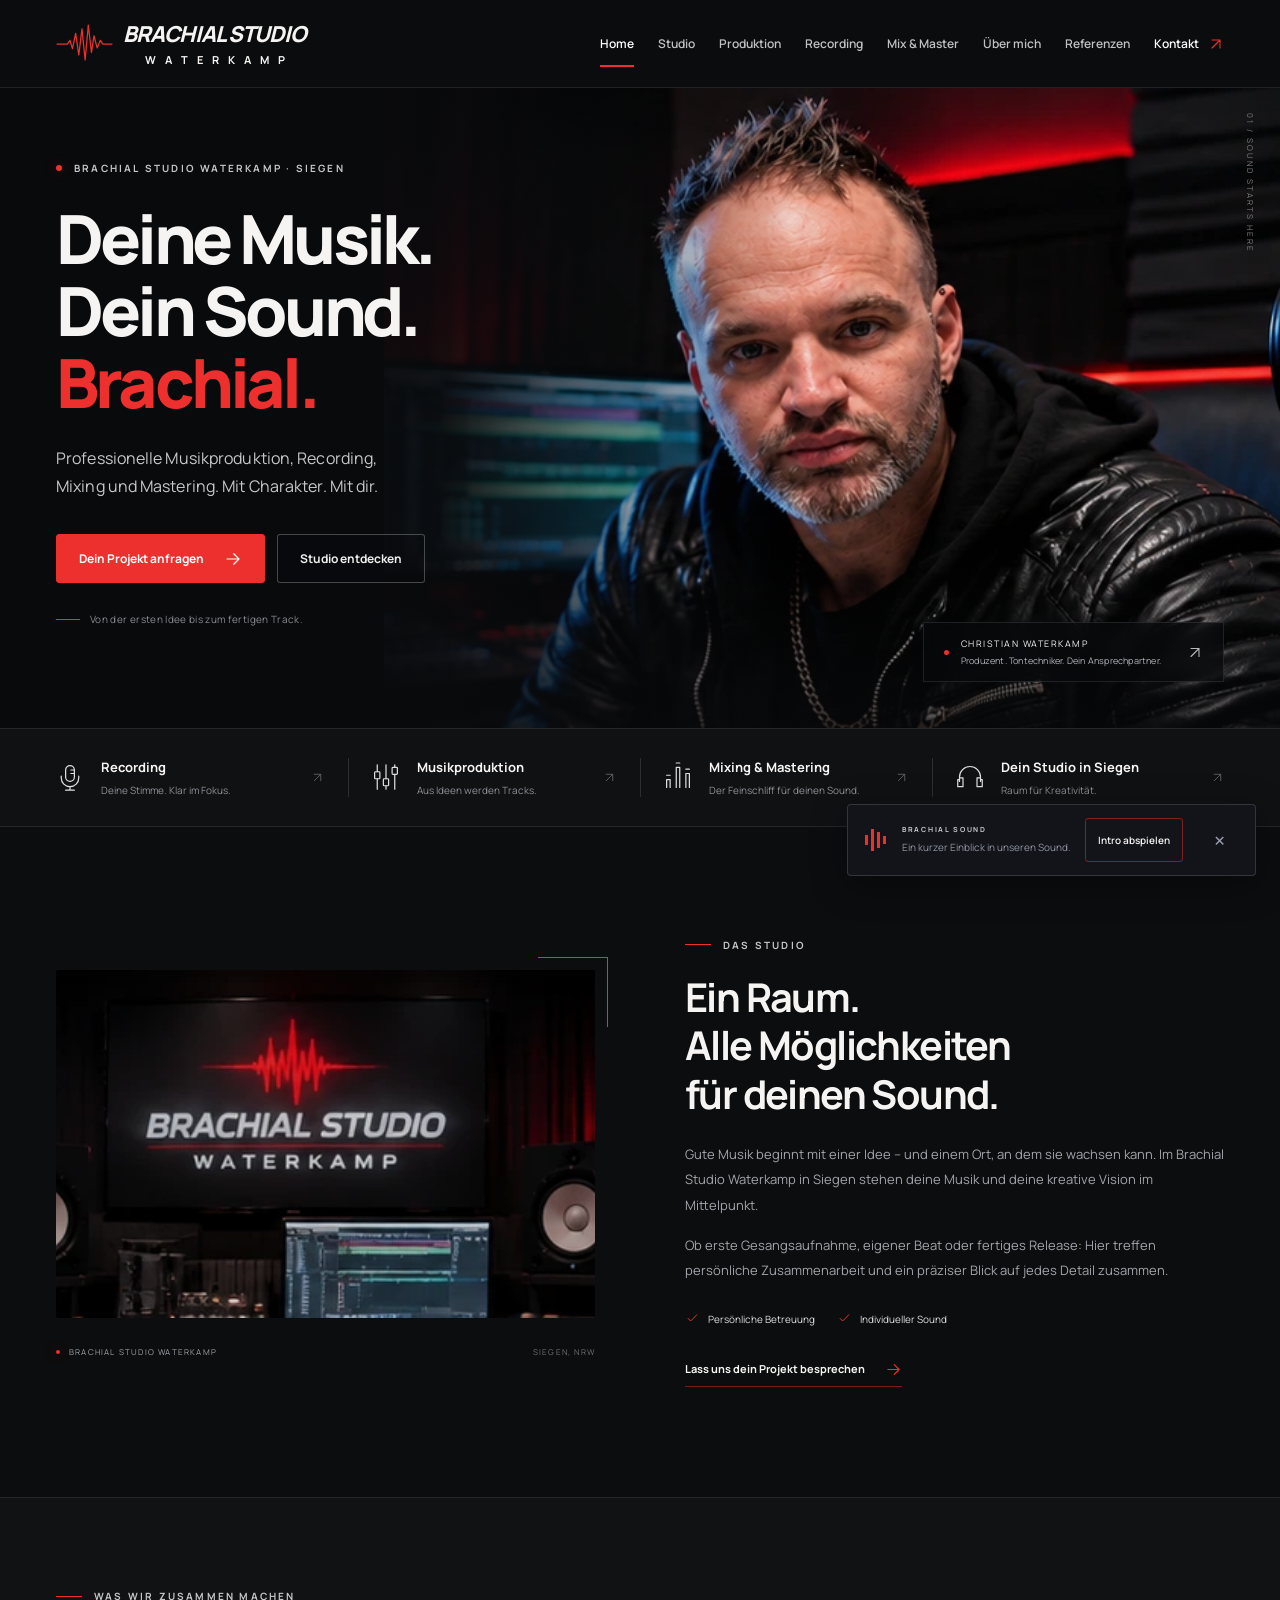
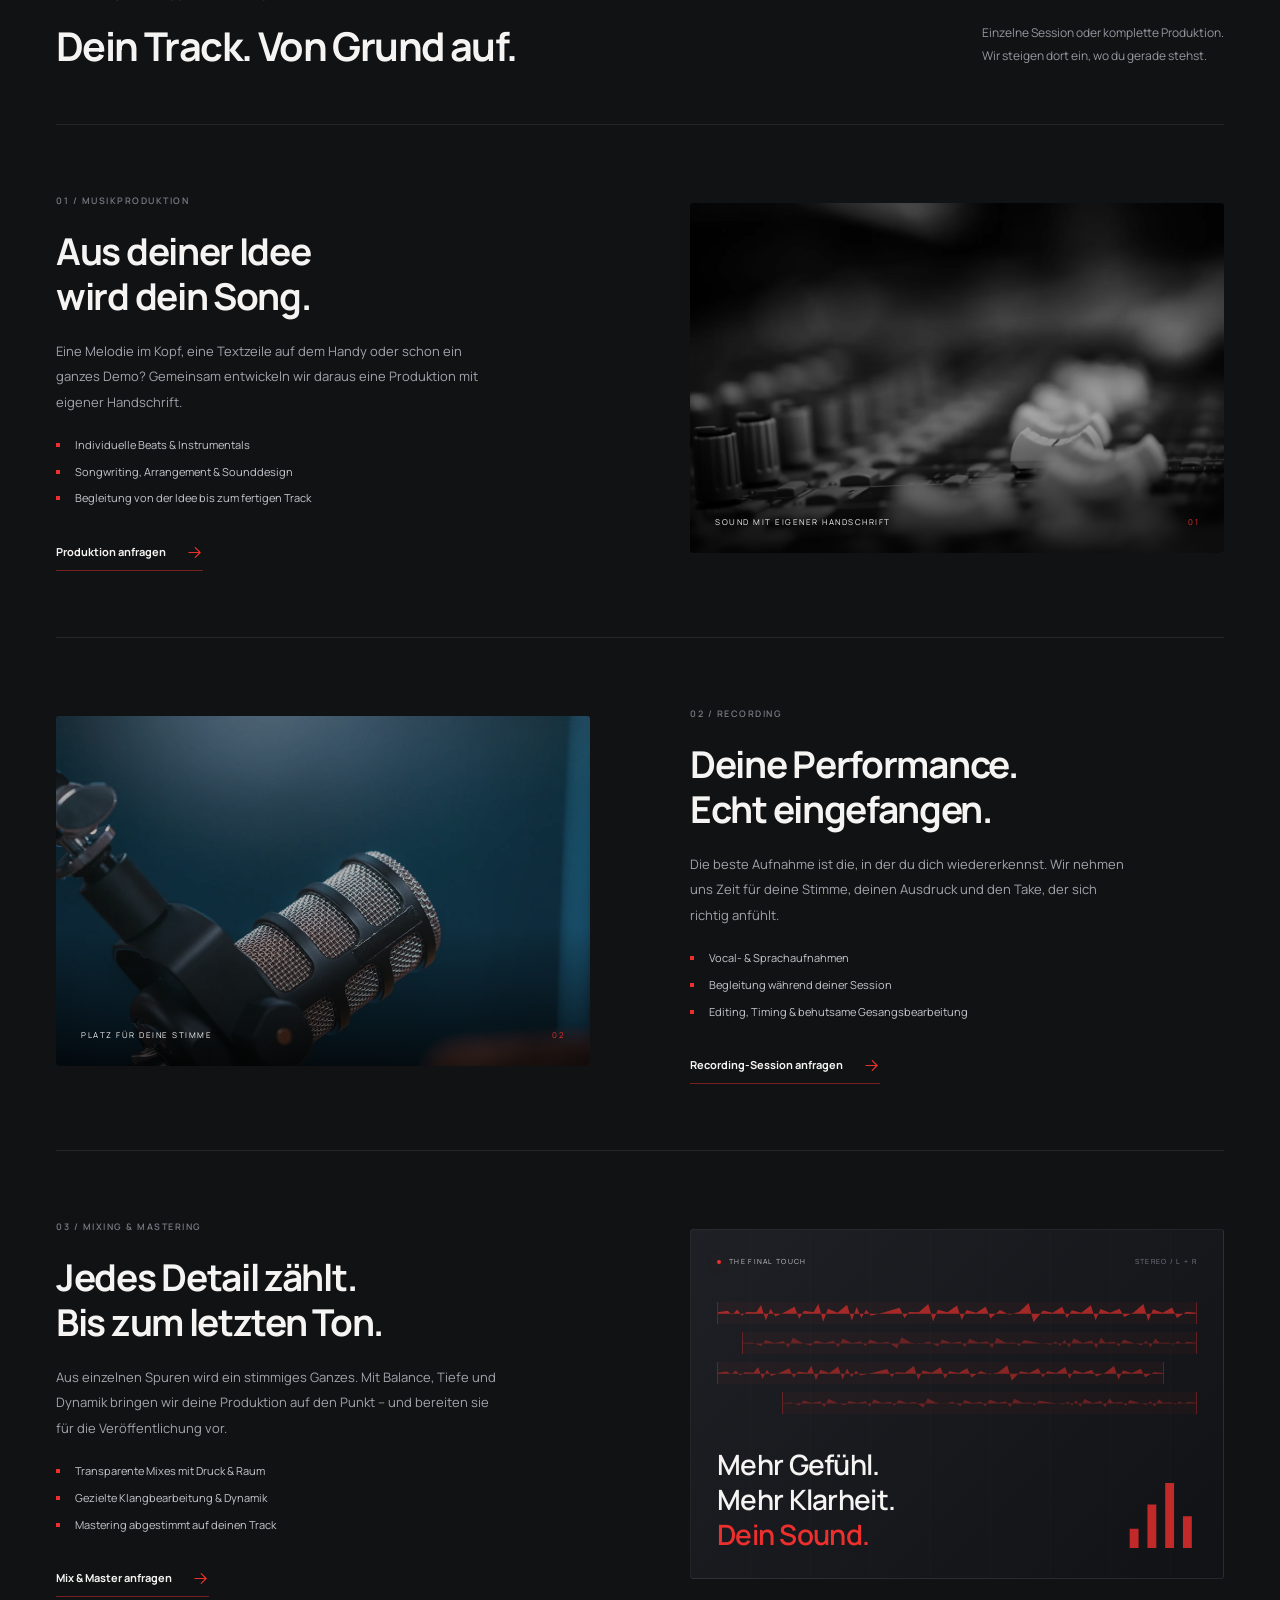
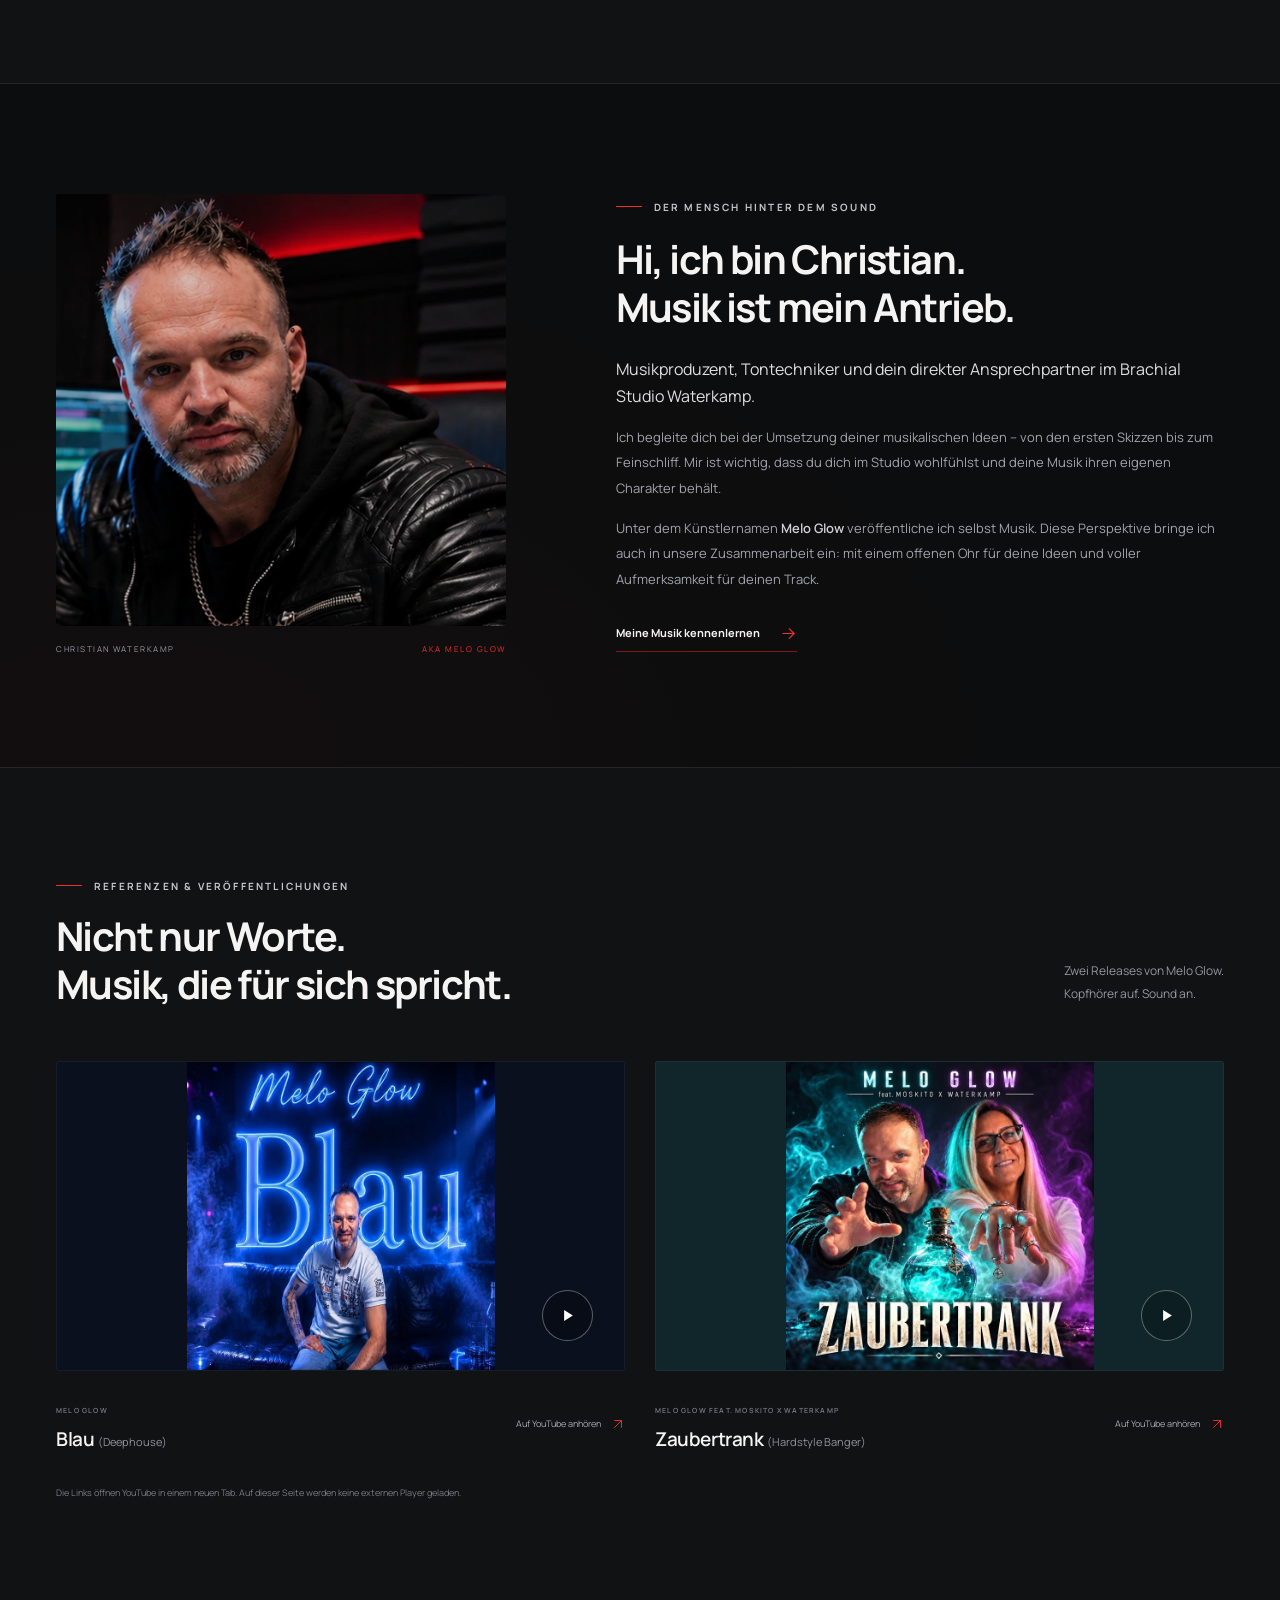
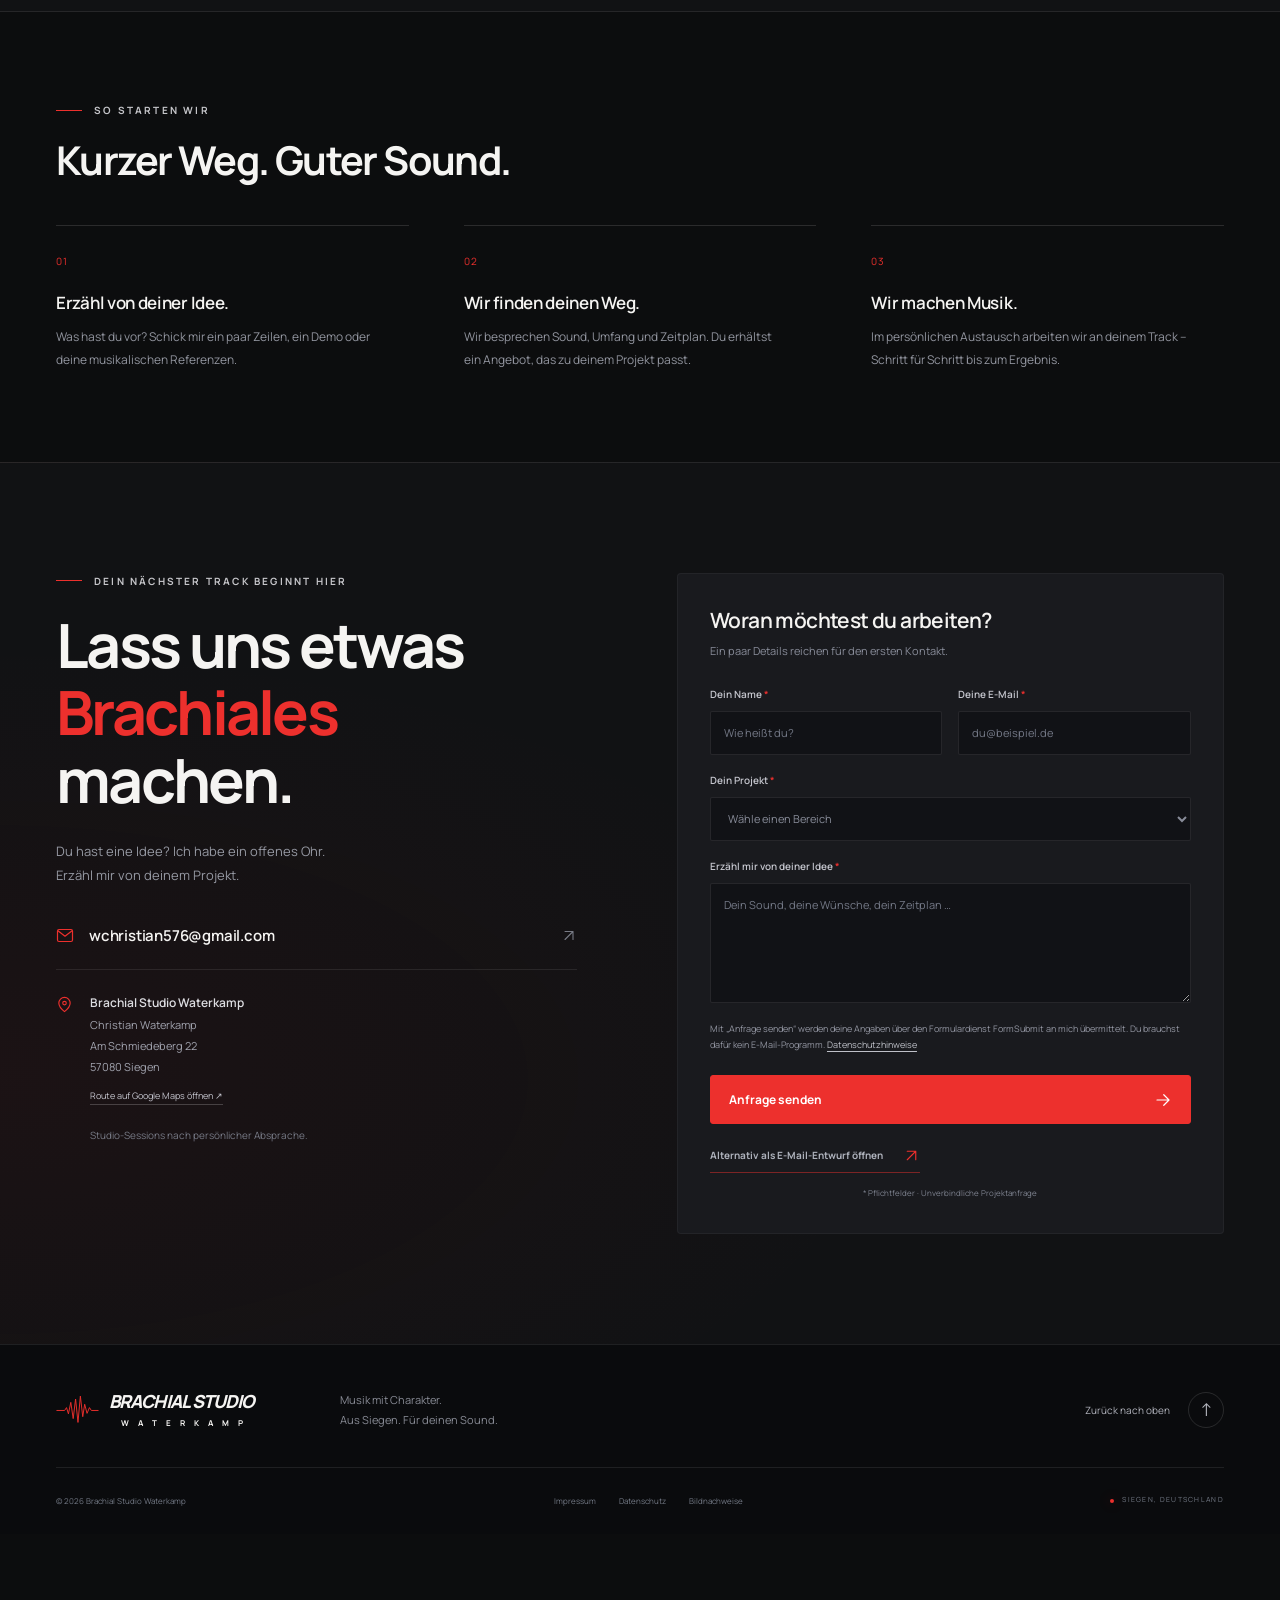
==== commit 6ad76a3e: "Kontaktformular: Direktversand und Projektauswahl reparieren" ====
--- a/index.html
+++ b/index.html
@@ -149,16 +149,22 @@
       <div class="wrap contact-grid">
         <div class="contact-copy reveal"><p class="eyebrow"><span class="red-line"></span> DEIN NÄCHSTER TRACK BEGINNT HIER</p><h2 id="contact-title">Lass uns etwas<br><span>Brachiales</span><br>machen.</h2><p>Du hast eine Idee? Ich habe ein offenes Ohr.<br>Erzähl mir von deinem Projekt.</p><a class="contact-email" href="mailto:wchristian576@gmail.com"><svg class="icon" aria-hidden="true"><use href="#i-mail"/></svg><span>wchristian576@gmail.com</span><svg class="icon" aria-hidden="true"><use href="#i-up-right"/></svg></a><address><svg class="icon" aria-hidden="true"><use href="#i-pin"/></svg><div><strong>Brachial Studio Waterkamp</strong><br>Christian Waterkamp<br>Am Schmiedeberg 22<br>57080 Siegen<br><a class="map-link" href="https://www.google.com/maps/search/?api=1&query=Am%20Schmiedeberg%2022%2C%2057080%20Siegen" target="_blank" rel="noopener noreferrer">Route auf Google Maps öffnen ↗</a></div></address><p class="contact-appointment">Studio-Sessions nach persönlicher Absprache.</p></div>
         <div class="contact-form-panel reveal"><h3>Woran möchtest du arbeiten?</h3><p class="form-intro">Ein paar Details reichen für den ersten Kontakt.</p>
-          <form id="contact-form">
+          <form id="contact-form" action="https://formsubmit.co/wchristian576@gmail.com" method="POST">
+            <input type="hidden" name="_subject" value="Neue Projektanfrage – Brachial Studio Waterkamp">
+            <input type="hidden" name="_template" value="table">
+            <input type="hidden" name="_next" value="https://wchristian576-rgb.github.io/Brachial-Studio-Waterkamp/danke.html">
+            <div class="form-trap" aria-hidden="true"><label for="website">Dieses Feld bitte leer lassen</label><input id="website" name="_honey" type="text" tabindex="-1" autocomplete="off"></div>
             <div class="form-row"><div class="field"><label for="name">Dein Name <span>*</span></label><input id="name" name="name" autocomplete="name" placeholder="Wie heißt du?" maxlength="100" required></div><div class="field"><label for="email">Deine E-Mail <span>*</span></label><input id="email" name="email" type="email" autocomplete="email" placeholder="du@beispiel.de" maxlength="254" required></div></div>
-            <div class="field"><label for="service">Dein Projekt <span>*</span></label><select id="service" name="service" required><option value="" selected disabled>Wähle einen Bereich</option>Musikproduktion</option><option>Recording</option><option>Mixing & Mastering</option><option>Komplette Produktion</option><option>Ich möchte mich beraten lassen</option></select></div>
+            <div class="field"><label for="service">Dein Projekt <span>*</span></label><select id="service" name="service" required><option value="" selected disabled>Wähle einen Bereich</option><option>Musikproduktion</option><option>Recording</option><option>Mixing & Mastering</option><option>Komplette Produktion</option><option>Ich möchte mich beraten lassen</option></select></div>
             <div class="field"><label for="message">Erzähl mir von deiner Idee <span>*</span></label><textarea id="message" name="message" rows="4" placeholder="Dein Sound, deine Wünsche, dein Zeitplan …" minlength="10" maxlength="4000" required></textarea></div>
-            <p class="form-note">Deine Angaben bleiben bis zum Öffnen deines E-Mail-Programms in diesem Browser. Es erfolgt kein automatischer Versand. <a href="datenschutz.html">Datenschutzhinweise</a></p>
-            <button class="button button-primary form-submit" type="submit">Anfrage vorbereiten <svg class="icon" aria-hidden="true"><use href="#i-arrow"/></svg></button>
+            <p class="form-note">Mit „Anfrage senden“ werden deine Angaben über den Formulardienst FormSubmit an mich übermittelt. Du brauchst dafür kein E-Mail-Programm. <a href="datenschutz.html">Datenschutzhinweise</a></p>
+            <button class="button button-primary form-submit" type="submit"><span class="submit-label">Anfrage senden</span><svg class="icon" aria-hidden="true"><use href="#i-arrow"/></svg></button>
+            <p id="form-status" class="form-status" role="status" aria-live="polite" tabindex="-1" hidden></p>
+            <button class="text-link form-alternative" id="prepare-email" type="button">Alternativ als E-Mail-Entwurf öffnen <svg class="icon" aria-hidden="true"><use href="#i-up-right"/></svg></button>
             <p class="field-note">* Pflichtfelder · Unverbindliche Projektanfrage</p>
           </form>
-          <section id="request-preview" class="request-preview" aria-labelledby="preview-title" hidden><h4 id="preview-title" tabindex="-1">Deine Anfrage ist bereit.</h4><p>Öffne den Entwurf in deinem E-Mail-Programm und sende ihn dort ab. Alternativ kannst du den Text kopieren oder speichern.</p><pre id="request-text"></pre><div class="preview-actions"><a id="request-mailto" class="button button-primary" href="mailto:wchristian576@gmail.com">E-Mail-Programm öffnen <svg class="icon" aria-hidden="true"><use href="#i-up-right"/></svg></a><button class="button button-ghost" id="copy-request" type="button">Text kopieren</button><button class="text-link" id="download-request" type="button">Als Text speichern ↓</button></div><p id="request-status" class="request-status" role="status" aria-live="polite"></p></section>
-          <noscript><p class="noscript-message">Der Anfrageassistent benötigt JavaScript. Du erreichst mich direkt unter <a href="mailto:wchristian576@gmail.com">wchristian576@gmail.com</a>.</p></noscript>
+          <section id="request-preview" class="request-preview" aria-labelledby="preview-title" hidden><h4 id="preview-title" tabindex="-1">Dein E-Mail-Entwurf</h4><p>Wenn du lieber dein E-Mail-Programm nutzt, öffne diesen Entwurf und sende ihn dort selbst ab. Du kannst den Text auch kopieren oder speichern.</p><pre id="request-text"></pre><div class="preview-actions"><a id="request-mailto" class="button button-primary" href="mailto:wchristian576@gmail.com">E-Mail-Programm öffnen <svg class="icon" aria-hidden="true"><use href="#i-up-right"/></svg></a><button class="button button-ghost" id="copy-request" type="button">Text kopieren</button><button class="text-link" id="download-request" type="button">Als Text speichern ↓</button></div><p id="request-status" class="request-status" role="status" aria-live="polite"></p></section>
+          <noscript><p class="noscript-message">Das Formular funktioniert auch ohne JavaScript. Nach dem Absenden öffnet sich die Bestätigungsseite des Formulardienstes.</p></noscript>
         </div>
       </div>
     </section>
--- a/style.css
+++ b/style.css
@@ -203,6 +203,13 @@
 .form-note a{color:#bec0c8;text-decoration:underline;text-underline-offset:3px}
 .form-submit{width:100%;justify-content:space-between;padding-inline:18px}
 .field-note{font-size:8px;color:#7f8491;margin-top:13px;text-align:center}
+.form-trap{display:none}
+.form-submit:disabled{opacity:.65;cursor:wait;transform:none}
+.form-alternative{margin-top:15px;font-size:10px;color:#aeb2bc}
+.form-status{font-size:11px;line-height:1.85;padding:13px 14px;margin-top:17px;border:1px solid #ffffff25;border-radius:3px;color:#dedfe3;background:#111216;overflow-wrap:anywhere}
+.form-status[data-state=success]{border-color:#5d9e7680;color:#c9e8d2}
+.form-status[data-state=error]{border-color:#ed302d80;color:#f0b2b0}
+.form-status[data-state=pending]{color:#c4c9d2}
 .request-preview{margin-top:25px;padding-top:25px;border-top:1px solid var(--line)}
 .request-preview h4{font-size:18px;letter-spacing:-.5px;line-height:1.5}
 .request-preview>p{color:#a6aab4;font-size:11px;line-height:1.8;margin-top:10px}
